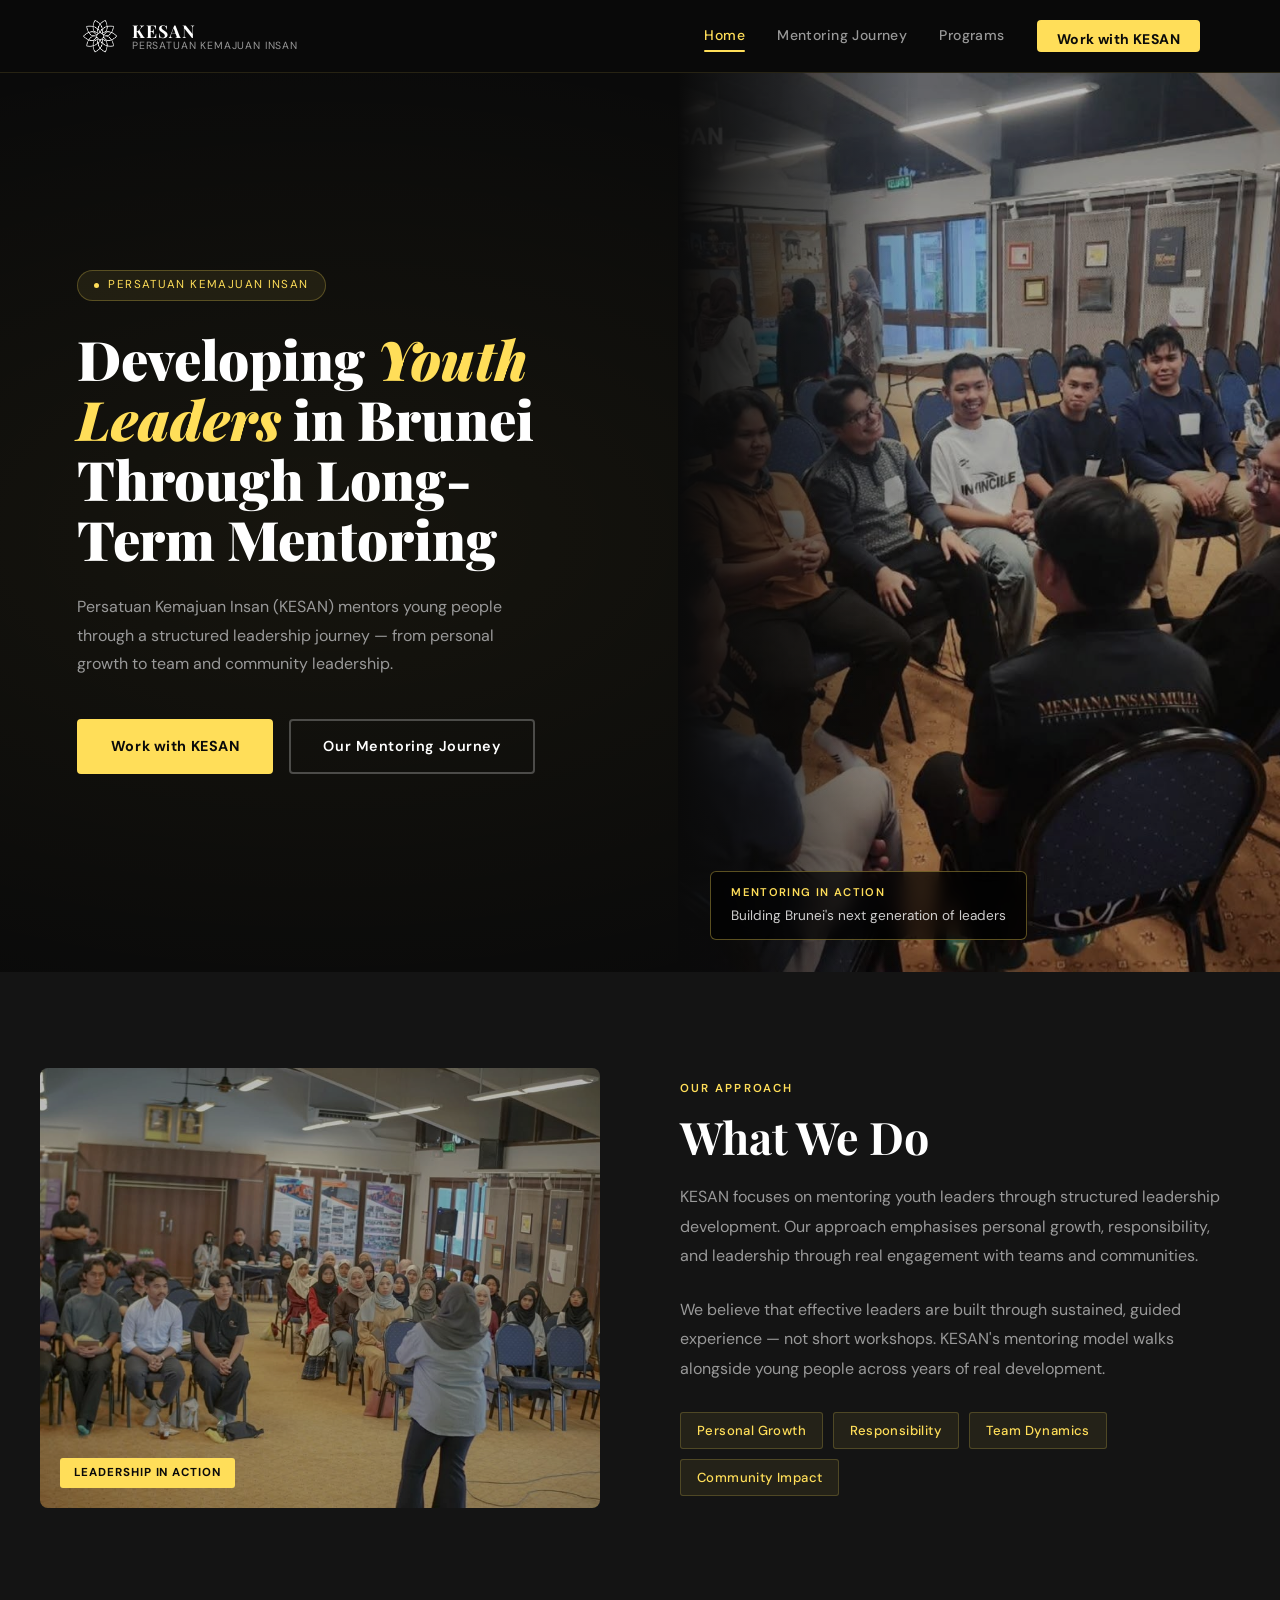
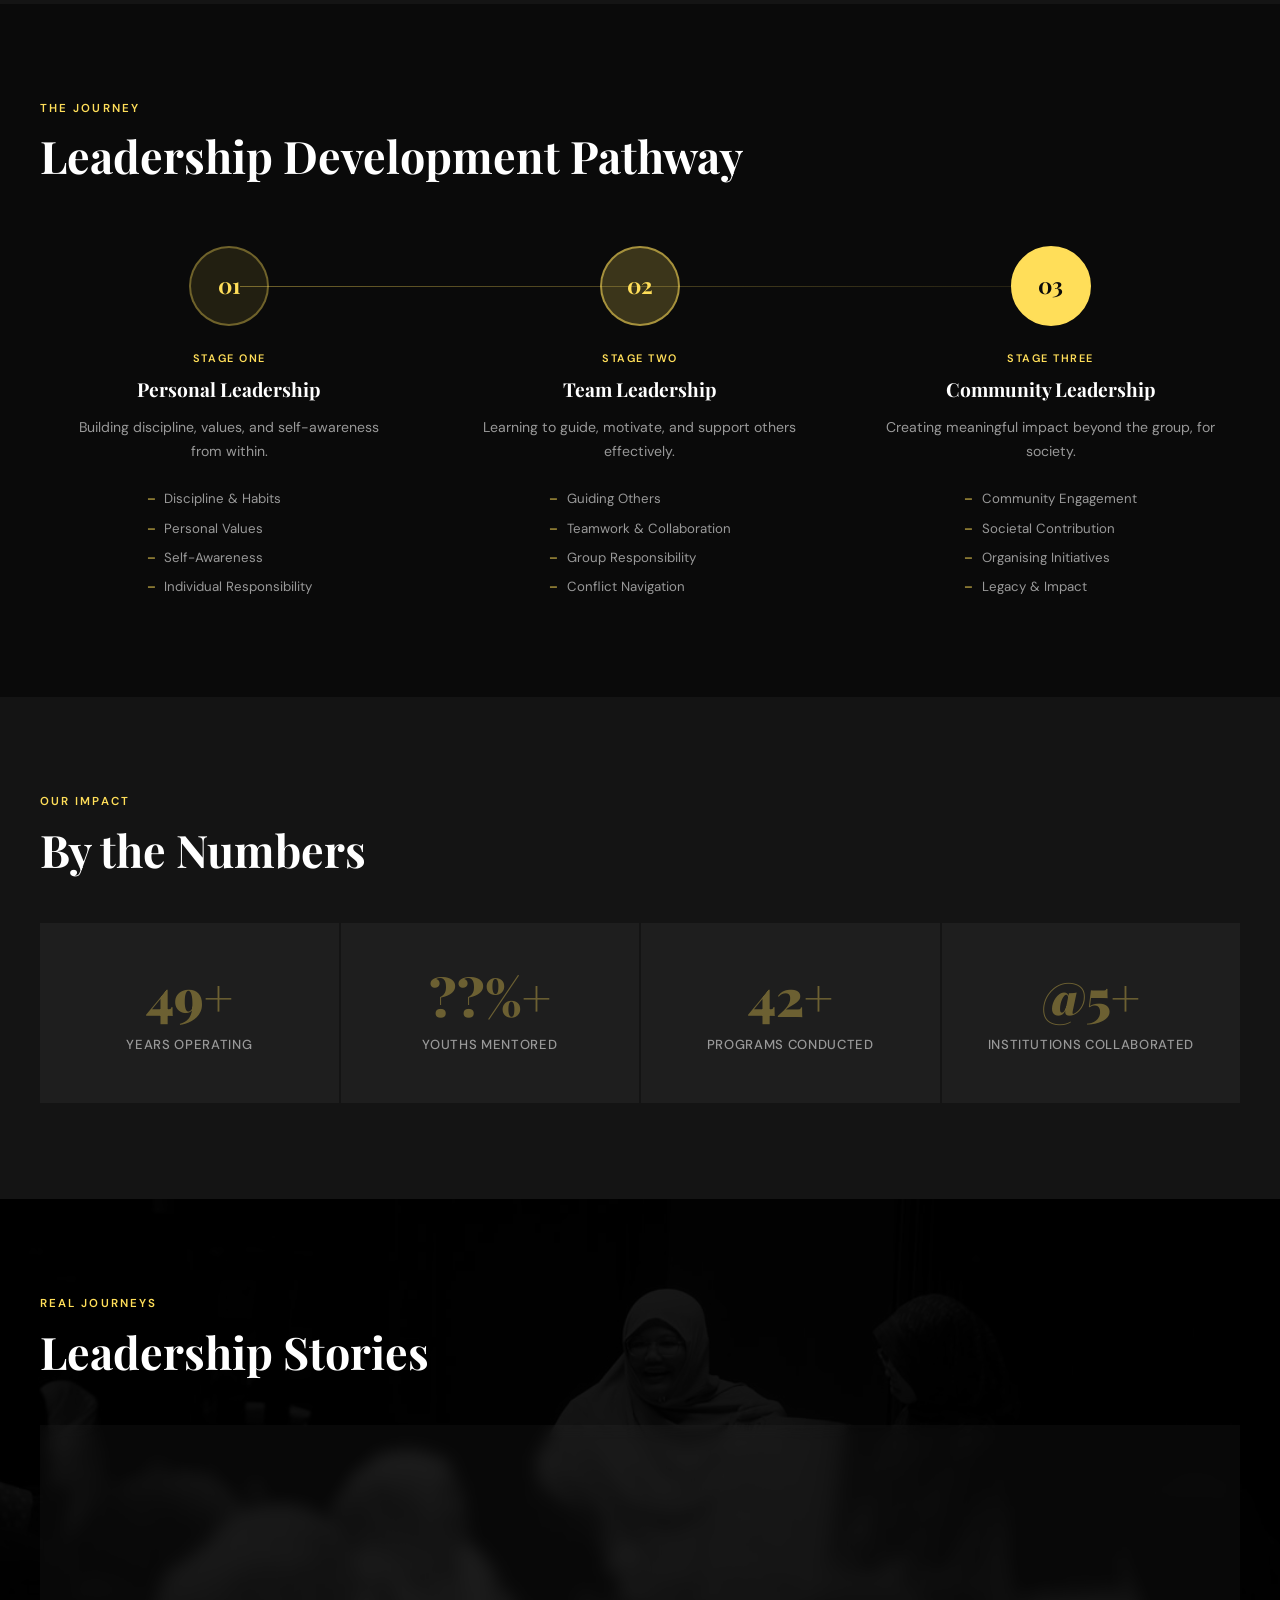
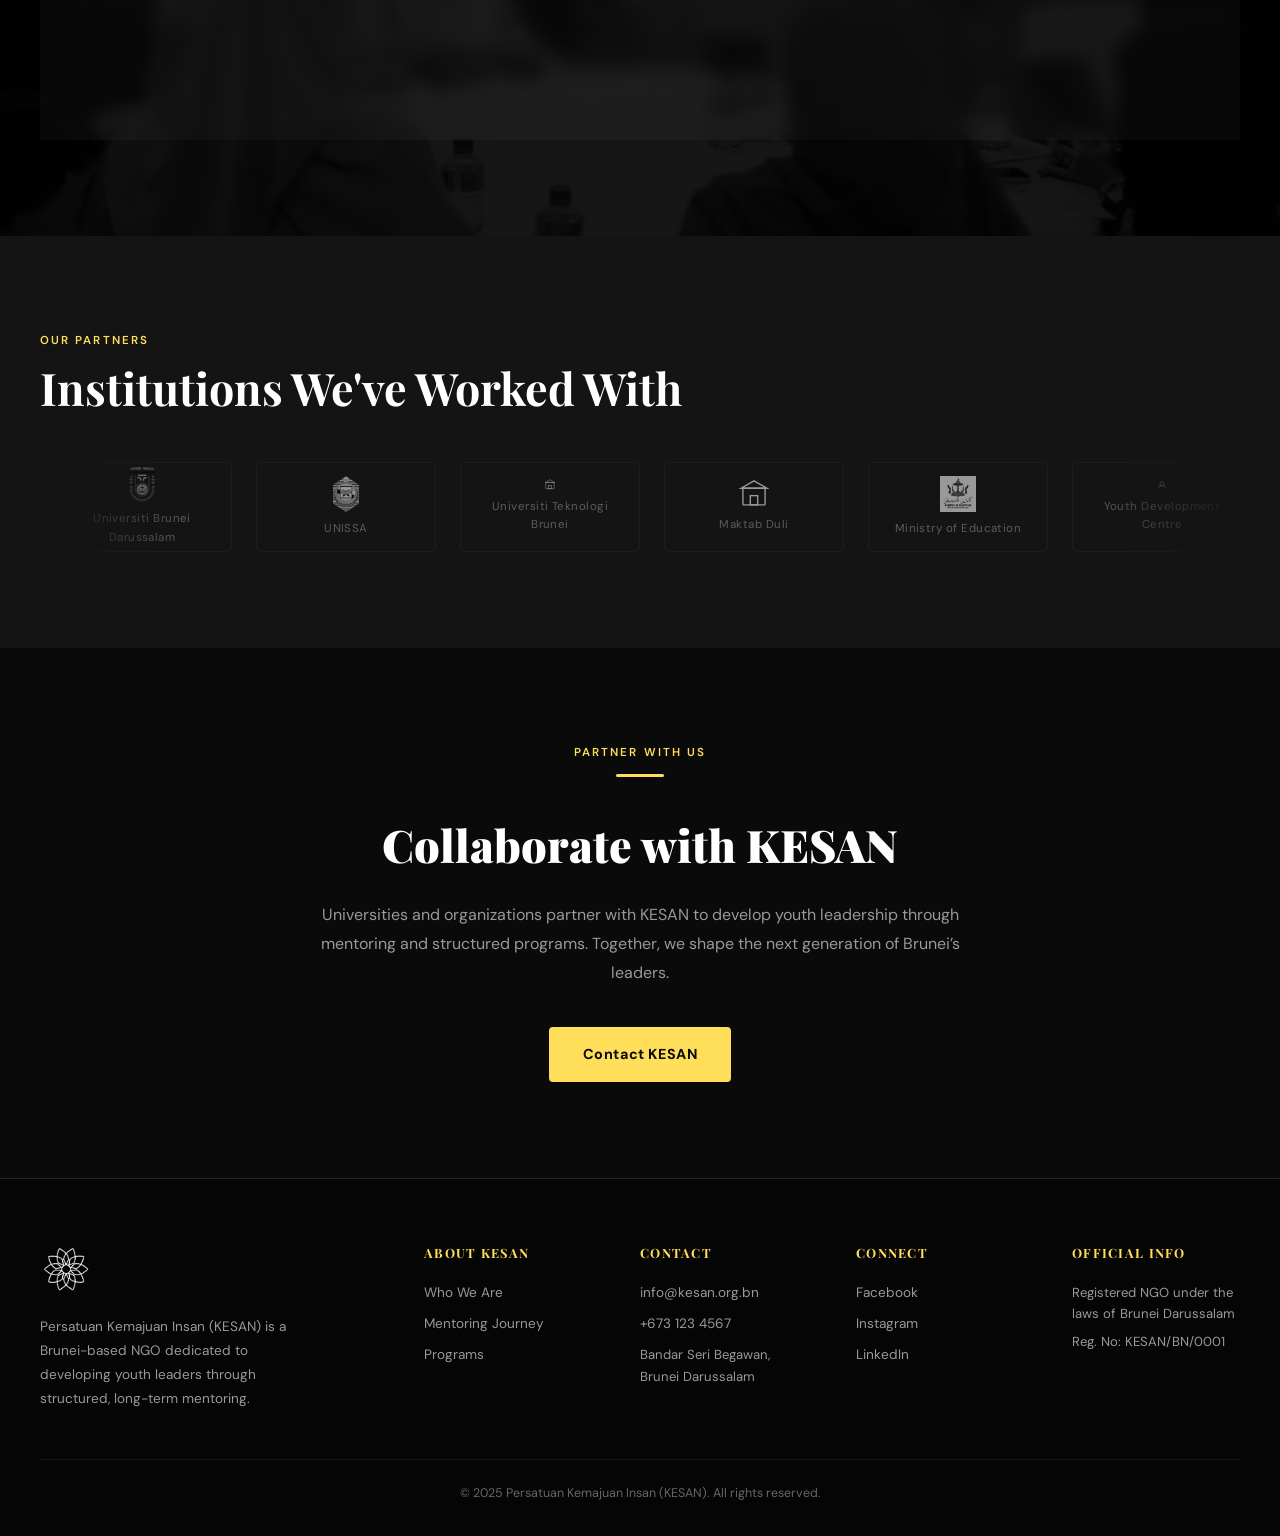
==== index.html @ 93946281 "ADDED DRAFT WEBSITE FILES" ====
<!DOCTYPE html>
<html lang="en">

<head>
  <meta charset="UTF-8" />
  <meta name="viewport" content="width=device-width, initial-scale=1.0" />
  <title>KESAN — Persatuan Kemajuan Insan</title>

  <!-- Favicon — using the KESAN flower logo -->
  <link rel="icon" type="image/png" href="assets/kesan_icon.png">
  <!-- Shared stylesheet -->
  <link rel="stylesheet" href="css/style.css" />
</head>

<body>

  <!-- ═══════════════════════════════════
     NAVIGATION
     To add a new page: duplicate one <a> tag and update href + text
     ════════════════════════════════════ -->
  <nav class="nav" id="mainNav">
    <div class="nav-inner">

      <!-- Logo -->
      <a href="index.html" class="nav-logo">
        <img src="assets/kesan_icon.png" alt="KESAN Logo" />
        <div class="nav-logo-text">
          <strong>KESAN</strong>
          <span>Persatuan Kemajuan Insan</span>
        </div>
      </a>

      <!-- Desktop links -->
      <div class="nav-links">
        <a href="index.html">Home</a>
        <a href="journey.html">Mentoring Journey</a>
        <a href="programs.html">Programs</a>
        <!-- ← PRIMARY CTA — change mailto to the real email address -->
        <a href="mailto:info@kesan.org.bn" class="nav-cta">Work with KESAN</a>
      </div>

      <!-- Mobile hamburger button -->
      <button class="nav-hamburger" onclick="toggleMenu()" aria-label="Toggle menu">
        <span></span><span></span><span></span>
      </button>
    </div>

    <!-- Mobile dropdown -->
    <div class="nav-mobile" id="mobileMenu">
      <a href="index.html">Home</a>
      <a href="journey.html">Mentoring Journey</a>
      <a href="programs.html">Programs</a>
      <a href="mailto:info@kesan.org.bn">Work with KESAN</a>
    </div>
  </nav>


  <!-- ═══════════════════════════════════
     SECTION 1 — HERO
     ════════════════════════════════════ -->
  <section class="home-hero">

    <!-- Left: text content -->
    <div class="hero-content">

      <!-- Small pill label -->
      <div class="hero-eyebrow fade-up">
        <span class="hero-eyebrow-dot"></span>
        Persatuan Kemajuan Insan
      </div>

      <!-- Main headline — ← EDIT HEADLINE TEXT HERE -->
      <h1 class="fade-up delay-1">
        Developing <em>Youth Leaders</em> in Brunei Through Long-Term Mentoring
      </h1>

      <!-- Supporting paragraph — ← EDIT SUBTEXT HERE -->
      <p class="fade-up delay-2">
        Persatuan Kemajuan Insan (KESAN) mentors young people through a structured leadership journey — from personal
        growth to team and community leadership.
      </p>

      <!-- CTA buttons -->
      <div class="hero-buttons fade-up delay-3">
        <!-- ← CHANGE EMAIL FOR "Work with KESAN" BUTTON -->
        <a href="mailto:info@kesan.org.bn" class="btn-primary">Work with KESAN</a>
        <a href="journey.html" class="btn-secondary">Our Mentoring Journey</a>
      </div>
    </div>

    <!-- Right: full-height image panel -->
    <div class="hero-image-panel">
      <!--
      ← REPLACE THIS src WITH A REAL MENTORING PHOTO
      Recommended: high-resolution portrait-oriented image
    -->
      <img src="assets/kesan_3.jpg" alt="KESAN mentoring activity" />

      <!-- Overlay badge on the image -->
      <div class="hero-image-badge">
        <span>Mentoring in Action</span>
        <p>Building Brunei's next generation of leaders</p>
      </div>
    </div>
  </section>


  <!-- ═══════════════════════════════════
     SECTION 2 — WHAT WE DO
     ════════════════════════════════════ -->
  <section class="section what-we-do">
    <div class="section-inner what-grid">

      <!-- Left: image -->
      <div class="what-img scroll-reveal">
        <!--
        ← REPLACE WITH A REAL LEADERSHIP / MENTORING ACTIVITY PHOTO
      -->
        <img src="assets/kesan_2.jpg" />
        <span class="what-img-caption">Leadership in Action</span>
      </div>

      <!-- Right: text -->
      <div class="what-text scroll-reveal">
        <div class="section-label">Our Approach</div>
        <h2 class="section-title">What We Do</h2>

        <!-- ← EDIT BODY TEXT HERE -->
        <p>KESAN focuses on mentoring youth leaders through structured leadership development. Our approach emphasises
          personal growth, responsibility, and leadership through real engagement with teams and communities.</p>
        <p>We believe that effective leaders are built through sustained, guided experience — not short workshops.
          KESAN's mentoring model walks alongside young people across years of real development.</p>

        <!-- Keyword pills — ← ADD OR REMOVE PILLARS AS NEEDED -->
        <div class="pillar-list">
          <span class="pillar">Personal Growth</span>
          <span class="pillar">Responsibility</span>
          <span class="pillar">Team Dynamics</span>
          <span class="pillar">Community Impact</span>
        </div>
      </div>

    </div>
  </section>


  <!-- ═══════════════════════════════════
     SECTION 3 — LEADERSHIP PATHWAY
     ════════════════════════════════════ -->
  <section class="section pathway">
    <div class="section-inner">

      <div class="section-label">The Journey</div>
      <h2 class="section-title">Leadership Development Pathway</h2>

      <div class="pathway-stages">

        <!-- Stage 1 -->
        <div class="pathway-stage stage-1 scroll-reveal">
          <div class="stage-circle">01</div>
          <div class="stage-tag">Stage One</div>
          <div class="stage-title">Personal Leadership</div>
          <p class="stage-desc">Building discipline, values, and self-awareness from within.</p>
          <!-- ← EDIT FOCUS POINTS HERE -->
          <ul class="stage-focus">
            <li>Discipline &amp; Habits</li>
            <li>Personal Values</li>
            <li>Self-Awareness</li>
            <li>Individual Responsibility</li>
          </ul>
        </div>

        <!-- Stage 2 -->
        <div class="pathway-stage stage-2 scroll-reveal">
          <div class="stage-circle">02</div>
          <div class="stage-tag">Stage Two</div>
          <div class="stage-title">Team Leadership</div>
          <p class="stage-desc">Learning to guide, motivate, and support others effectively.</p>
          <ul class="stage-focus">
            <li>Guiding Others</li>
            <li>Teamwork &amp; Collaboration</li>
            <li>Group Responsibility</li>
            <li>Conflict Navigation</li>
          </ul>
        </div>

        <!-- Stage 3 -->
        <div class="pathway-stage stage-3 scroll-reveal">
          <div class="stage-circle">03</div>
          <div class="stage-tag">Stage Three</div>
          <div class="stage-title">Community Leadership</div>
          <p class="stage-desc">Creating meaningful impact beyond the group, for society.</p>
          <ul class="stage-focus">
            <li>Community Engagement</li>
            <li>Societal Contribution</li>
            <li>Organising Initiatives</li>
            <li>Legacy &amp; Impact</li>
          </ul>
        </div>

      </div>
    </div>
  </section>


  <!-- ═══════════════════════════════════
     SECTION 4 — IMPACT STATS
     To update numbers: change data-target and data-suffix
     ════════════════════════════════════ -->
  <section class="section impact">
    <div class="section-inner">

      <div class="section-label">Our Impact</div>
      <h2 class="section-title">By the Numbers</h2>

      <div class="stats-grid">
        <!-- ← CHANGE data-target TO UPDATE EACH STAT NUMBER -->
        <div class="stat-card">
          <span class="stat-number" data-target="12" data-suffix="+">0</span>
          <div class="stat-label">Years Operating</div>
        </div>
        <div class="stat-card">
          <span class="stat-number" data-target="500" data-suffix="+">0</span>
          <div class="stat-label">Youths Mentored</div>
        </div>
        <div class="stat-card">
          <span class="stat-number" data-target="80" data-suffix="+">0</span>
          <div class="stat-label">Programs Conducted</div>
        </div>
        <div class="stat-card">
          <span class="stat-number" data-target="25" data-suffix="+">0</span>
          <div class="stat-label">Institutions Collaborated</div>
        </div>
      </div>
    </div>
  </section>


  <!-- ═══════════════════════════════════
     SECTION 5 — LEADERSHIP STORIES
     Each testimony has ONE portrait + 3 phase cards.
     To add a new person: duplicate the entire .testimony-layout block.
     ════════════════════════════════════ -->
  <section class="section testimonials">
    <div class="section-inner">

      <div class="section-label">Real Journeys</div>
      <h2 class="section-title">Leadership Stories</h2>

      <!-- ─── Testimony 1 ─── -->
      <div class="testimony-layout scroll-reveal">

        <!-- Portrait column -->
        <div class="testimony-portrait">
          <!--
          ← REPLACE WITH A REAL PORTRAIT PHOTO of the person.
          If no photo, remove the <img> and uncomment the initials block below.
        -->
          <div class="testimony-initials">SA</div>
          <!--
        <img
          class="testimony-portrait-img"
          src="path/to/portrait.jpg"
          alt="Siti Amirah"
        />
        -->
          <!-- ← UPDATE NAME & ROLE -->
          <div class="testimony-name">Siti Amirah</div>
          <div class="testimony-role">Student Leader, UBD</div>
        </div>

        <!-- Three phase cards -->
        <div class="testimony-phases">

          <div class="phase-card">
            <div class="phase-label">
              <!-- SVG icon: location pin / "before" -->
              <svg class="phase-icon" viewBox="0 0 24 24">
                <circle cx="12" cy="12" r="3" />
                <path d="M12 2C8.13 2 5 5.13 5 9c0 5.25 7 13 7 13s7-7.75 7-13c0-3.87-3.13-7-7-7z" />
              </svg>
              Before
            </div>
            <!-- ← EDIT QUOTE -->
            <p class="phase-quote">"I struggled with confidence when speaking to others."</p>
          </div>

          <div class="phase-card">
            <div class="phase-label">
              <!-- SVG icon: sprout / growth -->
              <svg class="phase-icon" viewBox="0 0 24 24">
                <path d="M12 22V12M12 12C12 8 9 5 5 5c0 4 2 7 7 7zM12 12c0-4 3-7 7-7-1 4-3 7-7 7" />
              </svg>
              During
            </div>
            <p class="phase-quote">"My mentor guided me through real leadership responsibilities step by step."</p>
          </div>

          <div class="phase-card">
            <div class="phase-label">
              <!-- SVG icon: flag / achievement -->
              <svg class="phase-icon" viewBox="0 0 24 24">
                <path d="M4 15s1-1 4-1 5 2 8 2 4-1 4-1V3s-1 1-4 1-5-2-8-2-4 1-4 1z" />
                <line x1="4" y1="22" x2="4" y2="15" />
              </svg>
              After
            </div>
            <p class="phase-quote">"Today I lead a student initiative at my university with confidence."</p>
          </div>

        </div>
      </div>
      <!-- ─── End Testimony 1 ─── -->
      <!--
      TO ADD MORE TESTIMONIES:
      Copy the .testimony-layout block above, paste below, and update:
        - .testimony-initials or .testimony-portrait-img
        - .testimony-name and .testimony-role
        - The three .phase-quote paragraphs
    -->

    </div>
  </section>


  <!-- ═══════════════════════════════════
     SECTION 6 — INSTITUTIONS
     Logos auto-scroll. To add: duplicate an .inst-item in BOTH sets
     (the list is duplicated so the scroll loops seamlessly).
     ════════════════════════════════════ -->
  <section class="section institutions">
    <div class="section-inner">

      <div class="section-label">Our Partners</div>
      <h2 class="section-title">Institutions We've Worked With</h2>

      <div class="inst-scroll-wrapper">
        <!--
        The .inst-track contains the list TWICE so the CSS animation
        can loop seamlessly (it scrolls to the midpoint, then jumps back).
        ← ALWAYS KEEP BOTH HALVES IDENTICAL.
      -->
        <div class="inst-track">

          <!-- ── Set 1 (original) ── -->
          <!--
          For each institution:
          - If you have a logo PNG: use <img src="path/to/logo.png" alt="Name" />
          - If no logo: remove <img> — the <span> name will show on its own
          ← ADD REAL LOGO PATHS / institution names below
        -->
          <div class="inst-item">
            <img src="assets/Universiti_Brunei_Darussalam_logo.png" alt="UBD Logo" />
            <span>Universiti Brunei Darussalam</span>
          </div>
          <div class="inst-item">
            <img src="assets/unissa-logo-only-1.png" alt="UNISSA Logo" />
            <span>UNISSA</span>
          </div>
          <div class="inst-item">
            <svg width="32" height="32" viewBox="0 0 32 32" fill="none" stroke="white" stroke-width="1.5">
              <rect x="4" y="10" width="24" height="18" rx="1" />
              <path d="M16 2L2 10h28L16 2z" />
              <rect x="12" y="18" width="8" height="10" />
            </svg>
            <span>Universiti Teknologi Brunei</span>
          </div>
          <div class="inst-item">
            <svg width="32" height="32" viewBox="0 0 32 32" fill="none" stroke="white" stroke-width="1.5">
              <rect x="4" y="10" width="24" height="18" rx="1" />
              <path d="M16 2L2 10h28L16 2z" />
              <rect x="12" y="18" width="8" height="10" />
            </svg>
            <span>Maktab Duli</span>
          </div>
          <div class="inst-item">
            <img src="assets/moe_logo.jpeg" alt="MOE Logo" />
            <span>Ministry of Education</span>
          </div>
          <div class="inst-item">
            <svg width="32" height="32" viewBox="0 0 32 32" fill="none" stroke="white" stroke-width="1.5">
              <circle cx="16" cy="14" r="6" />
              <path d="M4 28c0-5.33 5.37-9 12-9s12 3.67 12 9" />
            </svg>
            <span>Youth Development Centre</span>
          </div>
          <div class="inst-item">
            <svg width="32" height="32" viewBox="0 0 32 32" fill="none" stroke="white" stroke-width="1.5">
              <rect x="4" y="10" width="24" height="18" rx="1" />
              <path d="M16 2L2 10h28L16 2z" />
              <rect x="12" y="18" width="8" height="10" />
            </svg>
            <span>SMK Sultan Sharif Ali</span>
          </div>

          <!-- ── Set 2 (duplicate for seamless loop) ── -->
          <div class="inst-item">
            <img src="assets/Universiti_Brunei_Darussalam_logo.png" alt="UBD Logo" />
            <span>Universiti Brunei Darussalam</span>
          </div>
          <div class="inst-item">
            <img src="assets/unissa-logo-only-1.png" alt="UNISSA Logo" />
            <span>UNISSA</span>
          </div>
          <div class="inst-item">
            <svg width="32" height="32" viewBox="0 0 32 32" fill="none" stroke="white" stroke-width="1.5">
              <rect x="4" y="10" width="24" height="18" rx="1" />
              <path d="M16 2L2 10h28L16 2z" />
              <rect x="12" y="18" width="8" height="10" />
            </svg>
            <span>Universiti Teknologi Brunei</span>
          </div>
          <div class="inst-item">
            <svg width="32" height="32" viewBox="0 0 32 32" fill="none" stroke="white" stroke-width="1.5">
              <rect x="4" y="10" width="24" height="18" rx="1" />
              <path d="M16 2L2 10h28L16 2z" />
              <rect x="12" y="18" width="8" height="10" />
            </svg>
            <span>Maktab Duli</span>
          </div>
          <div class="inst-item">
            <img src="assets/moe_logo.jpeg" alt="MOE Logo" />
            <span>Ministry of Education</span>
          </div>
          <div class="inst-item">
            <svg width="32" height="32" viewBox="0 0 32 32" fill="none" stroke="white" stroke-width="1.5">
              <circle cx="16" cy="14" r="6" />
              <path d="M4 28c0-5.33 5.37-9 12-9s12 3.67 12 9" />
            </svg>
            <span>Youth Development Centre</span>
          </div>
          <div class="inst-item">
            <svg width="32" height="32" viewBox="0 0 32 32" fill="none" stroke="white" stroke-width="1.5">
              <rect x="4" y="10" width="24" height="18" rx="1" />
              <path d="M16 2L2 10h28L16 2z" />
              <rect x="12" y="18" width="8" height="10" />
            </svg>
            <span>SMK Sultan Sharif Ali</span>
          </div>

        </div><!-- end .inst-track -->
      </div>

    </div>
  </section>


  <!-- ═══════════════════════════════════
     SECTION 7 — COLLABORATE CTA
     ════════════════════════════════════ -->
  <section class="section collaborate section-cta">
    <div class="section-cta-inner">
      <div class="section-label">Partner With Us</div>
      <div class="gold-line" style="margin:0 auto 2rem;"></div>
      <!-- ← EDIT HEADLINE & BODY TEXT HERE -->
      <h2>Collaborate with KESAN</h2>
      <p>Universities and organizations partner with KESAN to develop youth leadership through mentoring and structured
        programs. Together, we shape the next generation of Brunei&rsquo;s leaders.</p>
      <!-- ← CHANGE EMAIL HERE -->
      <a href="mailto:info@kesan.org.bn" class="btn-primary">Contact KESAN</a>
    </div>
  </section>


  <!-- ═══════════════════════════════════
     FOOTER
     ════════════════════════════════════ -->
  <footer class="footer">
    <div class="footer-inner">

      <!-- Brand column -->
      <div class="footer-brand">
        <img src="assets/kesan_icon.png" alt="KESAN" />
        <p>Persatuan Kemajuan Insan (KESAN) is a Brunei-based NGO dedicated to developing youth leaders through
          structured, long-term mentoring.</p>
      </div>

      <!-- About links -->
      <div class="footer-col">
        <h4>About KESAN</h4>
        <a href="index.html">Who We Are</a>
        <a href="journey.html">Mentoring Journey</a>
        <a href="programs.html">Programs</a>
      </div>

      <!-- Contact -->
      <div class="footer-col">
        <h4>Contact</h4>
        <!-- ← UPDATE EMAIL & PHONE HERE -->
        <a href="mailto:info@kesan.org.bn">info@kesan.org.bn</a>
        <a href="tel:+6731234567">+673 123 4567</a>
        <p>Bandar Seri Begawan,<br>Brunei Darussalam</p>
      </div>

      <!-- Social / Connect -->
      <div class="footer-col">
        <h4>Connect</h4>
        <!-- ← UPDATE SOCIAL LINKS HERE -->
        <a href="#">Facebook</a>
        <a href="#">Instagram</a>
        <a href="#">LinkedIn</a>
      </div>

      <!-- Official info / registration -->
      <div class="footer-col">
        <h4>Official Info</h4>
        <p>Registered NGO under the laws of Brunei Darussalam</p>
        <!-- ← UPDATE REG NUMBER HERE -->
        <p>Reg. No: KESAN/BN/0001</p>
      </div>

    </div>

    <div class="footer-bottom">
      <!-- ← UPDATE COPYRIGHT YEAR IF NEEDED -->
      <p>&copy; 2025 Persatuan Kemajuan Insan (KESAN). All rights reserved.</p>
    </div>
  </footer>

  <!-- Shared JS (must be at end of body) -->
  <script src="js/main.js"></script>

</body>

</html>
---- css/style.css ----
/* ============================================================
   KESAN Website — Main Stylesheet
   Brand Colors: #0a0a0a (black), #ffffff (white), #ffde59 (gold)
   Fonts: Playfair Display (headings) + DM Sans (body)
   ============================================================ */

/* ── Google Fonts ── */
@import url('https://fonts.googleapis.com/css2?family=Playfair+Display:wght@400;600;700;900&family=DM+Sans:wght@300;400;500;600&display=swap');

/* ── CSS Reset & Base ── */
*,
*::before,
*::after {
  box-sizing: border-box;
  margin: 0;
  padding: 0;
}

/* ── Brand Color Tokens — EDIT THESE TO CHANGE COLORS GLOBALLY ── */
:root {
  --black: #0a0a0a;
  --white: #ffffff;
  --gold: #ffde59;
  /* ← primary accent color */
  --gold-dark: #e6c62e;
  --gray: #141414;
  --gray-mid: #1e1e1e;
  --gray-border: rgba(255, 255, 255, 0.08);
  --text-muted: #999999;
  --text-dim: #666666;

  /* Layout */
  --max-width: 1200px;
  --nav-height: 72px;
  --section-pad: 6rem 2rem;
}

html {
  scroll-behavior: smooth;
}

body {
  font-family: 'DM Sans', sans-serif;
  background: var(--black);
  color: var(--white);
  overflow-x: hidden;
  font-size: 16px;
  line-height: 1.6;
}

img {
  display: block;
  max-width: 100%;
}

a {
  text-decoration: none;
}


/* ════════════════════════════════════════════
   NAVIGATION
   ════════════════════════════════════════════ */
.nav {
  position: fixed;
  top: 0;
  left: 0;
  right: 0;
  z-index: 999;
  background: rgba(10, 10, 10, 0.92);
  backdrop-filter: blur(16px);
  border-bottom: 1px solid rgba(255, 222, 89, 0.12);
  transition: background 0.3s;
}

.nav.scrolled {
  background: rgba(10, 10, 10, 0.98);
}

.nav-inner {
  max-width: var(--max-width);
  margin: 0 auto;
  padding: 0 2.5rem;
  height: var(--nav-height);
  display: flex;
  align-items: center;
  justify-content: space-between;
}

/* Logo lockup */
.nav-logo {
  display: flex;
  align-items: center;
  gap: 12px;
  color: var(--white);
}

.nav-logo img {
  height: 40px;
  /* ← CHANGE LOGO SIZE HERE */
  width: 40px;
  object-fit: contain;
}

.nav-logo-text {
  display: flex;
  flex-direction: column;
  line-height: 1.1;
}

.nav-logo-text strong {
  font-family: 'Playfair Display', serif;
  font-size: 1.1rem;
  letter-spacing: 0.06em;
}

.nav-logo-text span {
  font-size: 0.65rem;
  color: var(--text-muted);
  letter-spacing: 0.08em;
  text-transform: uppercase;
}

/* Nav links */
.nav-links {
  display: flex;
  align-items: center;
  gap: 2rem;
}

.nav-links a {
  color: var(--text-muted);
  font-size: 0.875rem;
  font-weight: 500;
  letter-spacing: 0.03em;
  transition: color 0.2s;
  position: relative;
  padding-bottom: 2px;
}

.nav-links a:hover {
  color: var(--white);
}

/* Underline indicator for current page — JS adds .nav-active */
.nav-links a.nav-active {
  color: var(--gold);
}

.nav-links a.nav-active::after {
  content: '';
  position: absolute;
  bottom: -4px;
  left: 0;
  right: 0;
  height: 2px;
  background: var(--gold);
  border-radius: 2px;
}

/* CTA button in nav */
.nav-cta {
  background: var(--gold) !important;
  color: var(--black) !important;
  padding: 0.5rem 1.25rem;
  border-radius: 4px;
  font-weight: 700 !important;
  transition: background 0.2s, transform 0.2s !important;
}

.nav-cta:hover {
  background: var(--gold-dark) !important;
  transform: translateY(-1px) !important;
  color: var(--black) !important;
}

.nav-cta.nav-active::after {
  display: none;
}

/* Hamburger (mobile) */
.nav-hamburger {
  display: none;
  background: none;
  border: none;
  cursor: pointer;
  flex-direction: column;
  gap: 5px;
  padding: 4px;
}

.nav-hamburger span {
  display: block;
  width: 24px;
  height: 2px;
  background: var(--white);
  transition: all 0.3s;
}

/* Mobile dropdown */
.nav-mobile {
  display: none;
  flex-direction: column;
  padding: 1rem 2.5rem 1.5rem;
  border-top: 1px solid var(--gray-border);
  background: rgba(10, 10, 10, 0.98);
}

.nav-mobile a {
  padding: 0.75rem 0;
  color: var(--white);
  border-bottom: 1px solid rgba(255, 255, 255, 0.05);
  font-size: 1rem;
}

.nav-mobile a.nav-active {
  color: var(--gold);
}

.nav-mobile.open {
  display: flex;
}


/* ════════════════════════════════════════════
   FOOTER
   ════════════════════════════════════════════ */
.footer {
  background: #050505;
  border-top: 1px solid rgba(255, 222, 89, 0.15);
  padding: 4rem 2.5rem 2rem;
}

.footer-inner {
  max-width: var(--max-width);
  margin: 0 auto;
  display: grid;
  /* ← ADJUST FOOTER COLUMN WIDTHS HERE */
  grid-template-columns: 2fr 1fr 1fr 1fr 1fr;
  gap: 3rem;
  margin-bottom: 3rem;
}

.footer-brand img {
  height: 52px;
  margin-bottom: 1.25rem;
  object-fit: contain;
}

.footer-brand p {
  color: var(--text-muted);
  font-size: 0.85rem;
  line-height: 1.75;
  max-width: 280px;
}

.footer-col h4 {
  font-family: 'Playfair Display', serif;
  color: var(--gold);
  font-size: 0.8rem;
  margin-bottom: 1.1rem;
  letter-spacing: 0.1em;
  text-transform: uppercase;
}

.footer-col a {
  display: block;
  color: var(--text-muted);
  font-size: 0.85rem;
  margin-bottom: 0.6rem;
  transition: color 0.2s;
}

.footer-col a:hover {
  color: var(--white);
}

.footer-col p {
  color: var(--text-muted);
  font-size: 0.82rem;
  line-height: 1.65;
  margin-bottom: 0.4rem;
}

.footer-bottom {
  max-width: var(--max-width);
  margin: 0 auto;
  border-top: 1px solid rgba(255, 255, 255, 0.06);
  padding-top: 1.5rem;
  text-align: center;
  color: var(--text-dim);
  font-size: 0.78rem;
}


/* ════════════════════════════════════════════
   SHARED UTILITIES
   ════════════════════════════════════════════ */

/* Section wrapper */
.section {
  padding: var(--section-pad);
}

/* Centered content container */
.section-inner {
  max-width: var(--max-width);
  margin: 0 auto;
}

/* Small uppercase label above headings */
.section-label {
  font-size: 0.72rem;
  letter-spacing: 0.18em;
  text-transform: uppercase;
  color: var(--gold);
  font-weight: 600;
  margin-bottom: 0.75rem;
}

/* Main section heading */
.section-title {
  font-family: 'Playfair Display', serif;
  font-size: clamp(1.8rem, 4vw, 2.8rem);
  font-weight: 700;
  line-height: 1.15;
}

/* Buttons */
.btn-primary {
  display: inline-block;
  background: var(--gold);
  color: var(--black);
  padding: 0.875rem 2rem;
  border-radius: 4px;
  font-weight: 700;
  font-size: 0.9rem;
  letter-spacing: 0.04em;
  border: 2px solid var(--gold);
  transition: background 0.25s, border-color 0.25s, transform 0.25s;
  cursor: pointer;
}

.btn-primary:hover {
  background: var(--gold-dark);
  border-color: var(--gold-dark);
  transform: translateY(-2px);
}

.btn-secondary {
  display: inline-block;
  background: transparent;
  color: var(--white);
  padding: 0.875rem 2rem;
  border-radius: 4px;
  font-weight: 600;
  font-size: 0.9rem;
  letter-spacing: 0.04em;
  border: 2px solid rgba(255, 255, 255, 0.25);
  transition: border-color 0.25s, color 0.25s, transform 0.25s;
  cursor: pointer;
}

.btn-secondary:hover {
  border-color: var(--gold);
  color: var(--gold);
  transform: translateY(-2px);
}

/* Gold divider line */
.gold-line {
  width: 48px;
  height: 3px;
  background: var(--gold);
  border-radius: 2px;
  margin-bottom: 2rem;
}

/* Scroll-reveal — base state (JS applies .visible) */
.scroll-reveal {
  opacity: 0;
  transform: translateY(28px);
  transition: opacity 0.7s ease, transform 0.7s ease;
}

.scroll-reveal.visible {
  opacity: 1;
  transform: translateY(0);
}

/* Stagger delays for sibling reveals */
.scroll-reveal:nth-child(2) {
  transition-delay: 0.1s;
}

.scroll-reveal:nth-child(3) {
  transition-delay: 0.2s;
}

.scroll-reveal:nth-child(4) {
  transition-delay: 0.3s;
}

/* Fade-up entry animations for hero content */
@keyframes fadeUp {
  from {
    opacity: 0;
    transform: translateY(24px);
  }

  to {
    opacity: 1;
    transform: translateY(0);
  }
}

.fade-up {
  animation: fadeUp 0.7s ease both;
}

.fade-up.delay-1 {
  animation-delay: 0.1s;
}

.fade-up.delay-2 {
  animation-delay: 0.25s;
}

.fade-up.delay-3 {
  animation-delay: 0.4s;
}


/* ════════════════════════════════════════════
   PAGE HERO (Journey & Programs pages)
   ════════════════════════════════════════════ */
.page-hero {
  min-height: 48vh;
  padding-top: var(--nav-height);
  display: flex;
  align-items: center;
  background: linear-gradient(150deg, var(--gray) 0%, var(--black) 100%);
  padding-left: 2.5rem;
  padding-right: 2.5rem;
  position: relative;
  overflow: hidden;
}

/* Decorative circle */
.page-hero::after {
  content: '';
  position: absolute;
  right: -80px;
  bottom: -80px;
  width: 420px;
  height: 420px;
  border: 1px solid rgba(255, 222, 89, 0.06);
  border-radius: 50%;
  pointer-events: none;
}

.page-hero-inner {
  max-width: var(--max-width);
  margin: 0 auto;
  width: 100%;
  padding: 4rem 0;
}

.page-hero h1 {
  font-family: 'Playfair Display', serif;
  font-size: clamp(2.2rem, 5vw, 3.8rem);
  font-weight: 900;
  margin-bottom: 1.25rem;
  max-width: 680px;
}

.page-hero p {
  color: var(--text-muted);
  font-size: 1.05rem;
  line-height: 1.8;
  max-width: 580px;
}

/* Collaborate / CTA block shared across pages */
.section-cta {
  text-align: center;
  padding: var(--section-pad);
}

.section-cta-inner {
  max-width: 660px;
  margin: 0 auto;
}

.section-cta h2 {
  font-family: 'Playfair Display', serif;
  font-size: clamp(1.8rem, 4vw, 2.8rem);
  font-weight: 900;
  margin-bottom: 1.25rem;
}

.section-cta p {
  color: var(--text-muted);
  font-size: 1rem;
  line-height: 1.8;
  margin-bottom: 2.5rem;
}


/* ════════════════════════════════════════════
   HOME PAGE — HERO
   ════════════════════════════════════════════ */
.home-hero {
  min-height: 100vh;
  padding-top: var(--nav-height);
  display: grid;
  grid-template-columns: 1fr 1fr;
  align-items: center;
  /* Generous padding on left for content breathing room */
  padding-left: clamp(2.5rem, 6vw, 6rem);
  padding-right: 0;
  position: relative;
  overflow: hidden;
}

/* Subtle radial glow */
.home-hero::before {
  content: '';
  position: absolute;
  inset: 0;
  background: radial-gradient(ellipse at 25% 55%, rgba(255, 222, 89, 0.05) 0%, transparent 65%);
  pointer-events: none;
}

.hero-content {
  max-width: 560px;
  padding-right: 3rem;
}

/* Pill badge above headline */
.hero-eyebrow {
  display: inline-flex;
  align-items: center;
  gap: 0.6rem;
  background: rgba(255, 222, 89, 0.08);
  border: 1px solid rgba(255, 222, 89, 0.25);
  padding: 0.35rem 1rem;
  border-radius: 100px;
  font-size: 0.72rem;
  letter-spacing: 0.12em;
  text-transform: uppercase;
  color: var(--gold);
  margin-bottom: 1.75rem;
}

.hero-eyebrow-dot {
  width: 5px;
  height: 5px;
  background: var(--gold);
  border-radius: 50%;
  flex-shrink: 0;
}

.hero-content h1 {
  font-family: 'Playfair Display', serif;
  font-size: clamp(2rem, 4.5vw, 3.4rem);
  font-weight: 900;
  line-height: 1.1;
  margin-bottom: 1.5rem;
}

.hero-content h1 em {
  font-style: italic;
  color: var(--gold);
}

.hero-content p {
  font-size: 1rem;
  line-height: 1.8;
  color: var(--text-muted);
  margin-bottom: 2.5rem;
  max-width: 460px;
}

.hero-buttons {
  display: flex;
  gap: 1rem;
  flex-wrap: wrap;
}

/* Right side — image panel */
.hero-image-panel {
  height: 100vh;
  position: relative;
  overflow: hidden;
}

.hero-image-panel img {
  width: 100%;
  height: 100%;
  object-fit: cover;
  filter: brightness(0.75);
}

/* Gradient fade from image to black on the left edge */
.hero-image-panel::before {
  content: '';
  position: absolute;
  inset: 0;
  background: linear-gradient(to right, var(--black) 0%, transparent 40%);
  z-index: 1;
}

/* Overlay badge on the image */
.hero-image-badge {
  position: absolute;
  bottom: 2rem;
  left: 2rem;
  z-index: 2;
  background: rgba(0, 0, 0, 0.7);
  border: 1px solid rgba(255, 222, 89, 0.35);
  padding: 0.75rem 1.25rem;
  border-radius: 6px;
  backdrop-filter: blur(8px);
}

.hero-image-badge span {
  display: block;
  font-size: 0.7rem;
  letter-spacing: 0.12em;
  text-transform: uppercase;
  color: var(--gold);
  font-weight: 600;
}

.hero-image-badge p {
  font-size: 0.85rem;
  color: rgba(255, 255, 255, 0.8);
  margin-top: 0.2rem;
}


/* ════════════════════════════════════════════
   HOME PAGE — WHAT WE DO
   ════════════════════════════════════════════ */
.what-we-do {
  background: var(--gray);
}

.what-grid {
  display: grid;
  grid-template-columns: 1fr 1fr;
  gap: 5rem;
  align-items: center;
}

.what-img {
  border-radius: 8px;
  overflow: hidden;
  height: 440px;
  position: relative;
}

.what-img img {
  width: 100%;
  height: 100%;
  object-fit: cover;
  filter: brightness(0.75);
  transition: transform 0.6s ease;
}

.what-img:hover img {
  transform: scale(1.03);
}

.what-img-caption {
  position: absolute;
  bottom: 1.25rem;
  left: 1.25rem;
  background: var(--gold);
  color: var(--black);
  padding: 0.35rem 0.9rem;
  border-radius: 3px;
  font-size: 0.72rem;
  font-weight: 700;
  letter-spacing: 0.08em;
  text-transform: uppercase;
}

.what-text .section-title {
  margin-bottom: 1.25rem;
}

.what-text p {
  color: var(--text-muted);
  line-height: 1.85;
  font-size: 1rem;
  margin-bottom: 1.5rem;
}

.pillar-list {
  display: flex;
  flex-wrap: wrap;
  gap: 0.6rem;
  margin-top: 1.75rem;
}

.pillar {
  background: rgba(255, 222, 89, 0.07);
  border: 1px solid rgba(255, 222, 89, 0.2);
  padding: 0.45rem 1rem;
  border-radius: 3px;
  font-size: 0.82rem;
  color: var(--gold);
  font-weight: 500;
  letter-spacing: 0.03em;
}


/* ════════════════════════════════════════════
   HOME PAGE — LEADERSHIP PATHWAY
   ════════════════════════════════════════════ */
.pathway {
  background: var(--black);
}

.pathway-stages {
  display: grid;
  grid-template-columns: repeat(3, 1fr);
  gap: 2rem;
  margin-top: 4rem;
  position: relative;
}

/* Horizontal connector line between circles */
.pathway-stages::before {
  content: '';
  position: absolute;
  top: 40px;
  left: 16.67%;
  right: 16.67%;
  height: 1px;
  background: linear-gradient(to right, rgba(255, 222, 89, 0.4), rgba(255, 222, 89, 0.1));
  z-index: 0;
}

.pathway-stage {
  text-align: center;
  padding: 0 1.5rem;
  position: relative;
  z-index: 1;
}

.stage-circle {
  width: 80px;
  height: 80px;
  border-radius: 50%;
  margin: 0 auto 1.5rem;
  display: flex;
  align-items: center;
  justify-content: center;
  font-family: 'Playfair Display', serif;
  font-size: 1.4rem;
  font-weight: 700;
}

/* ← STAGE CIRCLE COLORS — adjust opacity for visual progression */
.stage-1 .stage-circle {
  background: rgba(255, 222, 89, 0.1);
  border: 2px solid rgba(255, 222, 89, 0.35);
  color: var(--gold);
}

.stage-2 .stage-circle {
  background: rgba(255, 222, 89, 0.2);
  border: 2px solid rgba(255, 222, 89, 0.55);
  color: var(--gold);
}

.stage-3 .stage-circle {
  background: var(--gold);
  border: 2px solid var(--gold);
  color: var(--black);
}

.stage-tag {
  font-size: 0.68rem;
  letter-spacing: 0.14em;
  text-transform: uppercase;
  color: var(--gold);
  margin-bottom: 0.4rem;
  font-weight: 600;
}

.stage-title {
  font-family: 'Playfair Display', serif;
  font-size: 1.2rem;
  font-weight: 700;
  margin-bottom: 0.75rem;
}

.stage-desc {
  color: var(--text-muted);
  font-size: 0.88rem;
  line-height: 1.7;
  margin-bottom: 1.25rem;
}

.stage-focus {
  list-style: none;
  text-align: left;
  display: inline-block;
}

.stage-focus li {
  font-size: 0.83rem;
  color: var(--text-muted);
  padding: 0.25rem 0;
  padding-left: 1.1rem;
  position: relative;
}

.stage-focus li::before {
  content: '–';
  position: absolute;
  left: 0;
  color: var(--gold);
}


/* ════════════════════════════════════════════
   HOME PAGE — IMPACT STATS
   ════════════════════════════════════════════ */
.impact {
  background: var(--gray);
}

.stats-grid {
  display: grid;
  grid-template-columns: repeat(4, 1fr);
  gap: 2px;
  margin-top: 3rem;
}

.stat-card {
  background: var(--gray-mid);
  padding: 3rem 2rem;
  text-align: center;
  position: relative;
  overflow: hidden;
}

/* Animated gold underline on hover */
.stat-card::after {
  content: '';
  position: absolute;
  bottom: 0;
  left: 0;
  right: 0;
  height: 3px;
  background: var(--gold);
  transform: scaleX(0);
  transition: transform 0.4s ease;
}

.stat-card:hover::after {
  transform: scaleX(1);
}

.stat-number {
  font-family: 'Playfair Display', serif;
  font-size: 3.2rem;
  font-weight: 900;
  color: var(--gold);
  line-height: 1;
  margin-bottom: 0.75rem;
  /* Use tabular-nums so digits don't shift width during glitch animation */
  font-variant-numeric: tabular-nums;
  min-width: 4ch;
  display: block;
}

.stat-label {
  font-size: 0.82rem;
  color: var(--text-muted);
  letter-spacing: 0.05em;
  text-transform: uppercase;
  font-weight: 500;
}


/* ════════════════════════════════════════════
   HOME PAGE — LEADERSHIP STORIES
   ════════════════════════════════════════════ */
.testimonials {
  background: var(--black);
  position: relative;
  overflow: hidden;
}

/* Full-bleed B&W background image */
.testimonials::before {
  content: '';
  position: absolute;
  inset: 0;
  background: url("../assets/Kesan_participation_3.heic") center / cover no-repeat;
  filter: grayscale(100%) brightness(0.1);
}

.testimonials .section-inner {
  position: relative;
  z-index: 1;
}

/* Single testimony — portrait + 3 phases side by side */
.testimony-layout {
  display: grid;
  /* Portrait on left, 3 phase cards on right */
  grid-template-columns: 280px 1fr;
  gap: 3rem;
  align-items: center;
  margin-top: 3rem;
  padding: 2.5rem;
  background: rgba(255, 255, 255, 0.03);
  border: 1px solid var(--gray-border);
  border-radius: 10px;
  backdrop-filter: blur(8px);
}

/* Portrait of the person */
.testimony-portrait {
  text-align: center;
}

.testimony-portrait-img {
  width: 160px;
  height: 160px;
  border-radius: 50%;
  object-fit: cover;
  border: 3px solid var(--gold);
  margin: 0 auto 1.25rem;
  /* Placeholder gradient when no real photo available */
  background: linear-gradient(135deg, var(--gray-mid) 0%, var(--gray) 100%);
}

/* Initials fallback if no photo — shown via CSS */
.testimony-initials {
  width: 160px;
  height: 160px;
  border-radius: 50%;
  border: 3px solid var(--gold);
  margin: 0 auto 1.25rem;
  display: flex;
  align-items: center;
  justify-content: center;
  background: rgba(255, 222, 89, 0.08);
  font-family: 'Playfair Display', serif;
  font-size: 2.5rem;
  font-weight: 700;
  color: var(--gold);
}

.testimony-name {
  font-family: 'Playfair Display', serif;
  font-size: 1.1rem;
  font-weight: 700;
  margin-bottom: 0.25rem;
}

.testimony-role {
  font-size: 0.8rem;
  color: var(--text-muted);
  letter-spacing: 0.04em;
}

/* Three phase cards */
.testimony-phases {
  display: grid;
  grid-template-columns: repeat(3, 1fr);
  gap: 1.25rem;
}

.phase-card {
  background: rgba(255, 255, 255, 0.04);
  border: 1px solid var(--gray-border);
  border-radius: 6px;
  padding: 1.5rem;
  transition: border-color 0.3s;
}

.phase-card:hover {
  border-color: rgba(255, 222, 89, 0.25);
}

.phase-label {
  font-size: 0.68rem;
  letter-spacing: 0.14em;
  text-transform: uppercase;
  color: var(--gold);
  font-weight: 600;
  margin-bottom: 0.75rem;
  display: flex;
  align-items: center;
  gap: 0.5rem;
}

/* Small SVG icon next to phase label */
.phase-icon {
  width: 14px;
  height: 14px;
  fill: none;
  stroke: var(--gold);
  stroke-width: 2;
  flex-shrink: 0;
}

.phase-quote {
  font-family: 'Playfair Display', serif;
  font-size: 0.95rem;
  line-height: 1.65;
  color: rgba(255, 255, 255, 0.82);
  font-style: italic;
}


/* ════════════════════════════════════════════
   HOME PAGE — INSTITUTIONS
   ════════════════════════════════════════════ */
.institutions {
  background: var(--gray);
}

/* Auto-scrolling ticker strip */
.inst-scroll-wrapper {
  overflow: hidden;
  margin-top: 3rem;
  /* Fade edges */
  -webkit-mask-image: linear-gradient(to right, transparent 0%, black 12%, black 88%, transparent 100%);
  mask-image: linear-gradient(to right, transparent 0%, black 12%, black 88%, transparent 100%);
}

.inst-track {
  display: flex;
  width: max-content;
  animation: scrollTrack 28s linear infinite;
}

.inst-track:hover {
  animation-play-state: paused;
}

@keyframes scrollTrack {
  from {
    transform: translateX(0);
  }

  to {
    transform: translateX(-50%);
  }
}

.inst-item {
  flex-shrink: 0;
  width: 180px;
  height: 90px;
  display: flex;
  flex-direction: column;
  align-items: center;
  justify-content: center;
  gap: 0.5rem;
  border: 1px solid rgba(255, 255, 255, 0.08);
  margin: 0 0.75rem;
  border-radius: 6px;
  padding: 1rem;
  transition: border-color 0.3s, filter 0.3s;
  filter: grayscale(100%) brightness(0.6);
}

.inst-item:hover {
  border-color: rgba(255, 222, 89, 0.3);
  filter: grayscale(0%) brightness(1);
}

/* Institution logos — black & white by default, color on hover */
.inst-item img {
  height: 36px;
  object-fit: contain;
  filter: brightness(1);
  /* makes dark logos white */
}

.inst-item span {
  font-size: 0.72rem;
  color: var(--text-muted);
  text-align: center;
  letter-spacing: 0.04em;
}


/* ════════════════════════════════════════════
   HOME PAGE — COLLABORATE CTA
   ════════════════════════════════════════════ */
.collaborate {
  background: var(--black);
}


/* ════════════════════════════════════════════
   JOURNEY PAGE — PATHWAY DIAGRAM
   ════════════════════════════════════════════ */
.pathway-diagram {
  display: flex;
  align-items: center;
  justify-content: center;
  flex-wrap: wrap;
  gap: 0;
  margin: 3rem 0 1rem;
}

.pd-node {
  background: var(--gray-mid);
  /* All nodes equally styled — none is pre-highlighted */
  border: 1px solid rgba(255, 255, 255, 0.1);
  border-radius: 8px;
  padding: 1.75rem 2rem;
  text-align: center;
  min-width: 200px;
  transition: border-color 0.3s, transform 0.3s, background 0.3s;
  cursor: default;
}

.pd-node:hover {
  border-color: var(--gold);
  transform: translateY(-4px);
  background: rgba(255, 222, 89, 0.06);
}

/* SVG icon inside node */
.pd-node-icon {
  width: 40px;
  height: 40px;
  margin: 0 auto 0.75rem;
}

.pd-node-icon svg {
  width: 100%;
  height: 100%;
  stroke: var(--gold);
  fill: none;
  stroke-width: 1.5;
}

.pd-node-num {
  font-size: 0.68rem;
  color: var(--gold);
  letter-spacing: 0.12em;
  text-transform: uppercase;
  margin-bottom: 0.3rem;
  font-weight: 600;
}

.pd-node-title {
  font-family: 'Playfair Display', serif;
  font-size: 1rem;
  font-weight: 700;
}

/* Arrow between nodes */
.pd-arrow {
  padding: 0 1.25rem;
  color: var(--gold);
  opacity: 0.5;
  flex-shrink: 0;
}

.pd-arrow svg {
  width: 20px;
  height: 20px;
  stroke: var(--gold);
  fill: none;
  stroke-width: 2;
}


/* ════════════════════════════════════════════
   JOURNEY PAGE — STAGE DEEP-DIVE BLOCKS
   ════════════════════════════════════════════ */
.stages {
  background: var(--gray);
}

.stage-block {
  display: grid;
  grid-template-columns: 180px 1fr;
  gap: 4rem;
  align-items: start;
  padding: 4rem 0;
  border-bottom: 1px solid rgba(255, 255, 255, 0.05);
}

.stage-block:last-child {
  border-bottom: none;
}

.stage-block-num {
  text-align: center;
}

.stage-num-circle {
  width: 100px;
  height: 100px;
  border-radius: 50%;
  margin: 0 auto 0.75rem;
  display: flex;
  align-items: center;
  justify-content: center;
  font-family: 'Playfair Display', serif;
  font-size: 2rem;
  font-weight: 900;
}

.sn-1 {
  background: rgba(255, 222, 89, 0.08);
  border: 2px solid rgba(255, 222, 89, 0.3);
  color: var(--gold);
}

.sn-2 {
  background: rgba(255, 222, 89, 0.16);
  border: 2px solid rgba(255, 222, 89, 0.5);
  color: var(--gold);
}

.sn-3 {
  background: var(--gold);
  border: 2px solid var(--gold);
  color: var(--black);
}

.stage-block-label {
  font-size: 0.7rem;
  color: var(--text-muted);
  letter-spacing: 0.1em;
  text-transform: uppercase;
}

.stage-block-content h3 {
  font-family: 'Playfair Display', serif;
  font-size: 1.8rem;
  font-weight: 700;
  margin-bottom: 0.4rem;
}

.stage-block-content .stage-sub {
  color: var(--gold);
  font-size: 0.85rem;
  margin-bottom: 1.5rem;
  font-weight: 500;
  letter-spacing: 0.03em;
}

.stage-block-content p {
  color: var(--text-muted);
  line-height: 1.85;
  margin-bottom: 2rem;
}

.focus-grid {
  display: grid;
  grid-template-columns: repeat(2, 1fr);
  gap: 1rem;
}

.focus-item {
  background: rgba(255, 255, 255, 0.03);
  border: 1px solid rgba(255, 255, 255, 0.07);
  border-left: 3px solid var(--gold);
  padding: 1rem 1.25rem;
  border-radius: 3px;
}

.focus-item h4 {
  font-size: 0.9rem;
  font-weight: 600;
  margin-bottom: 0.3rem;
}

.focus-item p {
  font-size: 0.8rem;
  color: var(--text-muted);
  line-height: 1.6;
  margin: 0;
}


/* ════════════════════════════════════════════
   JOURNEY PAGE — LEADERSHIP IN PRACTICE
   ════════════════════════════════════════════ */
.practice {
  background: var(--black);
}

.practice-grid {
  display: grid;
  grid-template-columns: repeat(3, 1fr);
  gap: 2rem;
  margin-top: 3rem;
}

.practice-card {
  padding: 2.5rem 2rem;
  border: 1px solid var(--gray-border);
  border-radius: 8px;
  position: relative;
  overflow: hidden;
  transition: border-color 0.3s, transform 0.3s;
}

/* Gold top accent bar */
.practice-card::before {
  content: '';
  position: absolute;
  top: 0;
  left: 0;
  right: 0;
  height: 3px;
  background: var(--gold);
}

.practice-card:hover {
  border-color: rgba(255, 222, 89, 0.25);
  transform: translateY(-4px);
}

.practice-icon {
  width: 44px;
  height: 44px;
  margin-bottom: 1.5rem;
}

.practice-icon svg {
  width: 100%;
  height: 100%;
  stroke: var(--gold);
  fill: none;
  stroke-width: 1.5;
}

.practice-card h3 {
  font-family: 'Playfair Display', serif;
  font-size: 1.15rem;
  margin-bottom: 0.75rem;
}

.practice-card p {
  color: var(--text-muted);
  font-size: 0.9rem;
  line-height: 1.75;
}


/* ════════════════════════════════════════════
   PROGRAMS PAGE — CARDS
   ════════════════════════════════════════════ */
.programs-section {
  background: var(--black);
}

/* Filter tabs */
.filter-bar {
  display: flex;
  gap: 0.6rem;
  flex-wrap: wrap;
  margin-bottom: 3rem;
}

.filter-btn {
  padding: 0.45rem 1.15rem;
  border-radius: 100px;
  border: 1px solid rgba(255, 255, 255, 0.12);
  background: transparent;
  color: var(--text-muted);
  font-size: 0.82rem;
  font-family: 'DM Sans', sans-serif;
  cursor: pointer;
  transition: all 0.2s;
}

.filter-btn:hover {
  border-color: var(--gold);
  color: var(--gold);
}

.filter-btn.active {
  background: var(--gold);
  color: var(--black);
  border-color: var(--gold);
  font-weight: 700;
}

/* Program cards grid */
.programs-grid {
  display: grid;
  grid-template-columns: repeat(2, 1fr);
  gap: 2rem;
}

.program-card {
  background: var(--gray);
  border: 1px solid var(--gray-border);
  border-radius: 10px;
  overflow: hidden;
  display: flex;
  flex-direction: column;
  transition: border-color 0.3s, transform 0.3s, box-shadow 0.3s;
}

.program-card:hover {
  border-color: rgba(255, 222, 89, 0.25);
  transform: translateY(-4px);
  box-shadow: 0 20px 60px rgba(0, 0, 0, 0.4);
}

/* Photo gallery strip at top of card */
.program-photos {
  position: relative;
  height: 200px;
  /* ← CHANGE PROGRAM PHOTO HEIGHT HERE */
  overflow: hidden;
  background: var(--gray-mid);
  cursor: pointer;
}

.program-photos img {
  width: 100%;
  height: 100%;
  object-fit: cover;
  filter: brightness(0.8);
  transition: transform 0.5s ease;
}

.program-card:hover .program-photos img {
  transform: scale(1.04);
}

/* "Photos" badge overlay on the image */
.program-photos-badge {
  position: absolute;
  bottom: 0.75rem;
  right: 0.75rem;
  background: rgba(0, 0, 0, 0.7);
  border: 1px solid rgba(255, 255, 255, 0.15);
  padding: 0.3rem 0.75rem;
  border-radius: 3px;
  font-size: 0.72rem;
  color: rgba(255, 255, 255, 0.7);
  letter-spacing: 0.05em;
  backdrop-filter: blur(4px);
}

/* Program category tag on image */
.program-cat-tag {
  position: absolute;
  top: 0.75rem;
  left: 0.75rem;
  padding: 0.3rem 0.8rem;
  border-radius: 3px;
  font-size: 0.68rem;
  font-weight: 700;
  letter-spacing: 0.08em;
  text-transform: uppercase;
}

.tag-personal {
  background: rgba(255, 222, 89, 0.85);
  color: var(--black);
}

.tag-team {
  background: rgba(255, 255, 255, 0.85);
  color: var(--black);
}

.tag-community {
  background: rgba(10, 10, 10, 0.85);
  color: var(--gold);
  border: 1px solid var(--gold);
}

.program-header {
  padding: 1.5rem 1.75rem 1rem;
  border-bottom: 1px solid rgba(255, 255, 255, 0.05);
}

.program-number {
  display: block;
  font-size: 0.7rem;
  color: var(--gold);
  font-weight: 600;
  letter-spacing: 0.1em;
  margin-bottom: 0.5rem;
}

.program-header h3 {
  font-family: 'Playfair Display', serif;
  font-size: 1.3rem;
  font-weight: 700;
  line-height: 1.3;
  margin-bottom: 0.5rem;
}

.program-header p {
  color: var(--text-muted);
  font-size: 0.88rem;
  line-height: 1.65;
}

.program-meta {
  display: flex;
  gap: 0;
  padding: 1rem 1.75rem;
  border-bottom: 1px solid rgba(255, 255, 255, 0.05);
}

.meta-stat {
  flex: 1;
  text-align: center;
  padding: 0.25rem 0;
}

.meta-stat strong {
  display: block;
  font-family: 'Playfair Display', serif;
  font-size: 1.4rem;
  color: var(--gold);
  line-height: 1.1;
}

.meta-stat span {
  font-size: 0.72rem;
  color: var(--text-muted);
  text-transform: uppercase;
  letter-spacing: 0.05em;
}

.meta-divider {
  width: 1px;
  background: rgba(255, 255, 255, 0.07);
  margin: 0.25rem 0;
}

.program-body {
  padding: 1.5rem 1.75rem;
  flex: 1;
}

.program-body h4 {
  font-size: 0.7rem;
  letter-spacing: 0.12em;
  text-transform: uppercase;
  color: var(--gold);
  margin-bottom: 0.75rem;
}

.program-body p {
  color: var(--text-muted);
  font-size: 0.88rem;
  line-height: 1.75;
  margin-bottom: 1rem;
}

.program-highlights {
  list-style: none;
}

.program-highlights li {
  font-size: 0.83rem;
  color: var(--text-muted);
  padding: 0.3rem 0;
  padding-left: 1.25rem;
  position: relative;
}

.program-highlights li::before {
  content: '→';
  position: absolute;
  left: 0;
  color: var(--gold);
  font-size: 0.75rem;
}

.program-footer {
  padding: 1rem 1.75rem;
  display: flex;
  align-items: center;
  gap: 1rem;
  border-top: 1px solid rgba(255, 255, 255, 0.05);
}

/* Press release link button */
.press-btn {
  display: inline-flex;
  align-items: center;
  gap: 0.5rem;
  font-size: 0.83rem;
  color: var(--gold);
  font-weight: 600;
  background: rgba(255, 222, 89, 0.07);
  border: 1px solid rgba(255, 222, 89, 0.2);
  padding: 0.5rem 1rem;
  border-radius: 4px;
  transition: background 0.2s;
}

.press-btn:hover {
  background: rgba(255, 222, 89, 0.15);
}

/* Document icon inside press btn */
.press-btn svg {
  width: 14px;
  height: 14px;
  stroke: var(--gold);
  fill: none;
  stroke-width: 2;
  flex-shrink: 0;
}

.year-badge {
  margin-left: auto;
  font-size: 0.72rem;
  color: var(--text-muted);
  background: rgba(255, 255, 255, 0.04);
  padding: 0.3rem 0.75rem;
  border-radius: 100px;
}

/* Programs CTA */
.programs-cta {
  background: var(--gray);
}


/* ════════════════════════════════════════════
   RESPONSIVE — TABLET & MOBILE
   ════════════════════════════════════════════ */
@media (max-width: 1024px) {
  .home-hero {
    grid-template-columns: 1fr;
    min-height: auto;
    padding: calc(var(--nav-height) + 4rem) 2.5rem 4rem;
  }

  .hero-image-panel {
    display: none;
  }

  .hero-content {
    max-width: 100%;
    padding-right: 0;
    text-align: center;
  }

  .hero-buttons {
    justify-content: center;
  }

  .hero-eyebrow {
    margin-left: auto;
    margin-right: auto;
  }

  .what-grid {
    grid-template-columns: 1fr;
    gap: 3rem;
  }

  .what-img {
    height: 320px;
  }

  .pathway-stages {
    grid-template-columns: 1fr;
    gap: 3rem;
  }

  .pathway-stages::before {
    display: none;
  }

  .stats-grid {
    grid-template-columns: repeat(2, 1fr);
  }

  .testimony-layout {
    grid-template-columns: 1fr;
    text-align: center;
  }

  .testimony-portrait {
    margin-bottom: 1rem;
  }

  .testimony-phases {
    grid-template-columns: 1fr;
  }
}

@media (max-width: 768px) {
  :root {
    --section-pad: 4rem 1.5rem;
  }

  .nav-links {
    display: none;
  }

  .nav-hamburger {
    display: flex;
  }

  .nav-inner {
    padding: 0 1.5rem;
  }

  .footer-inner {
    grid-template-columns: 1fr 1fr;
  }

  .footer-brand {
    grid-column: 1 / -1;
  }

  .stage-block {
    grid-template-columns: 1fr;
    gap: 1.5rem;
  }

  .stage-block-num {
    display: flex;
    align-items: center;
    gap: 1rem;
    text-align: left;
  }

  .stage-num-circle {
    width: 60px;
    height: 60px;
    font-size: 1.2rem;
    margin: 0;
  }

  .focus-grid {
    grid-template-columns: 1fr;
  }

  .practice-grid {
    grid-template-columns: 1fr;
  }

  .programs-grid {
    grid-template-columns: 1fr;
  }

  .pd-arrow {
    transform: rotate(90deg);
  }

  .pathway-diagram {
    flex-direction: column;
  }

  .pd-node {
    min-width: 0;
    width: 100%;
  }
}

@media (max-width: 480px) {
  :root {
    --section-pad: 3rem 1.25rem;
  }

  .stats-grid {
    grid-template-columns: repeat(2, 1fr);
  }

  .footer-inner {
    grid-template-columns: 1fr;
  }

  .hero-buttons {
    flex-direction: column;
    width: 100%;
  }

  .btn-primary,
  .btn-secondary {
    text-align: center;
  }

  .testimony-phases {
    grid-template-columns: 1fr;
  }

  .program-meta {
    flex-wrap: wrap;
  }
}
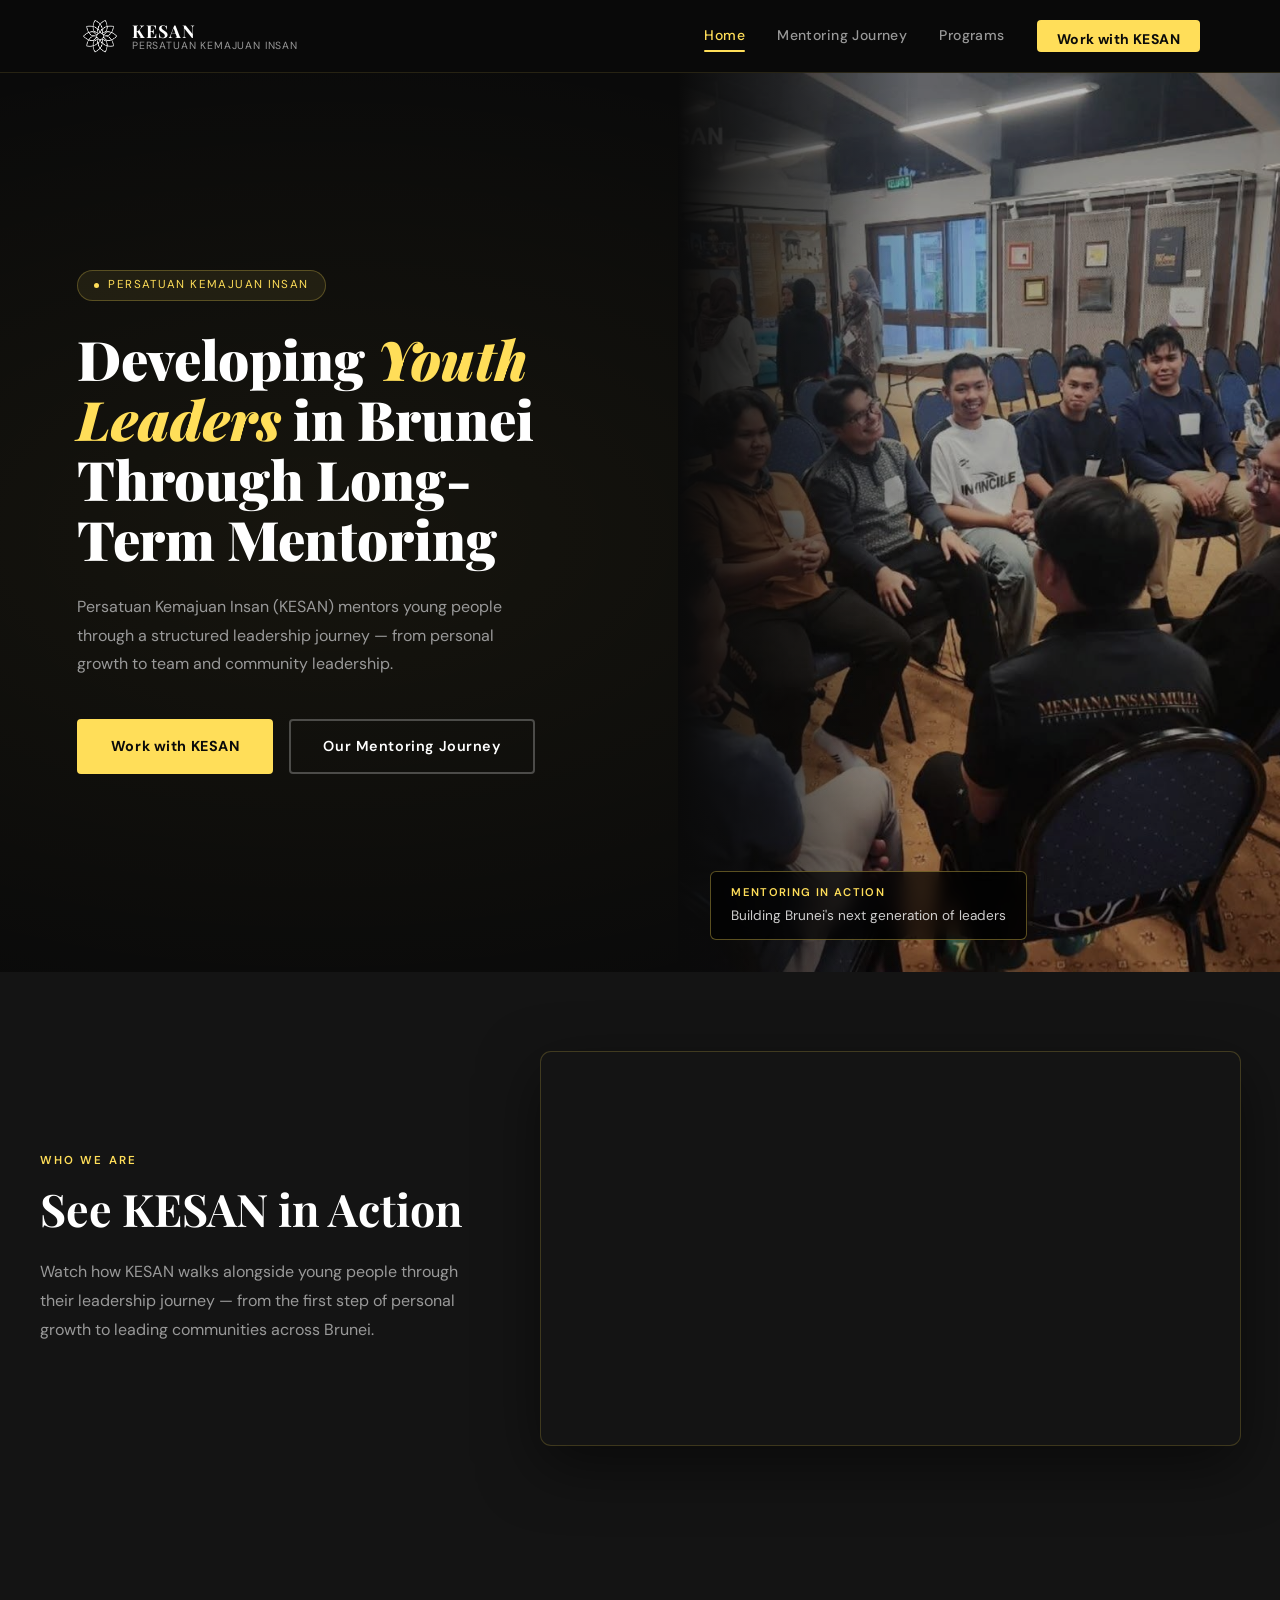
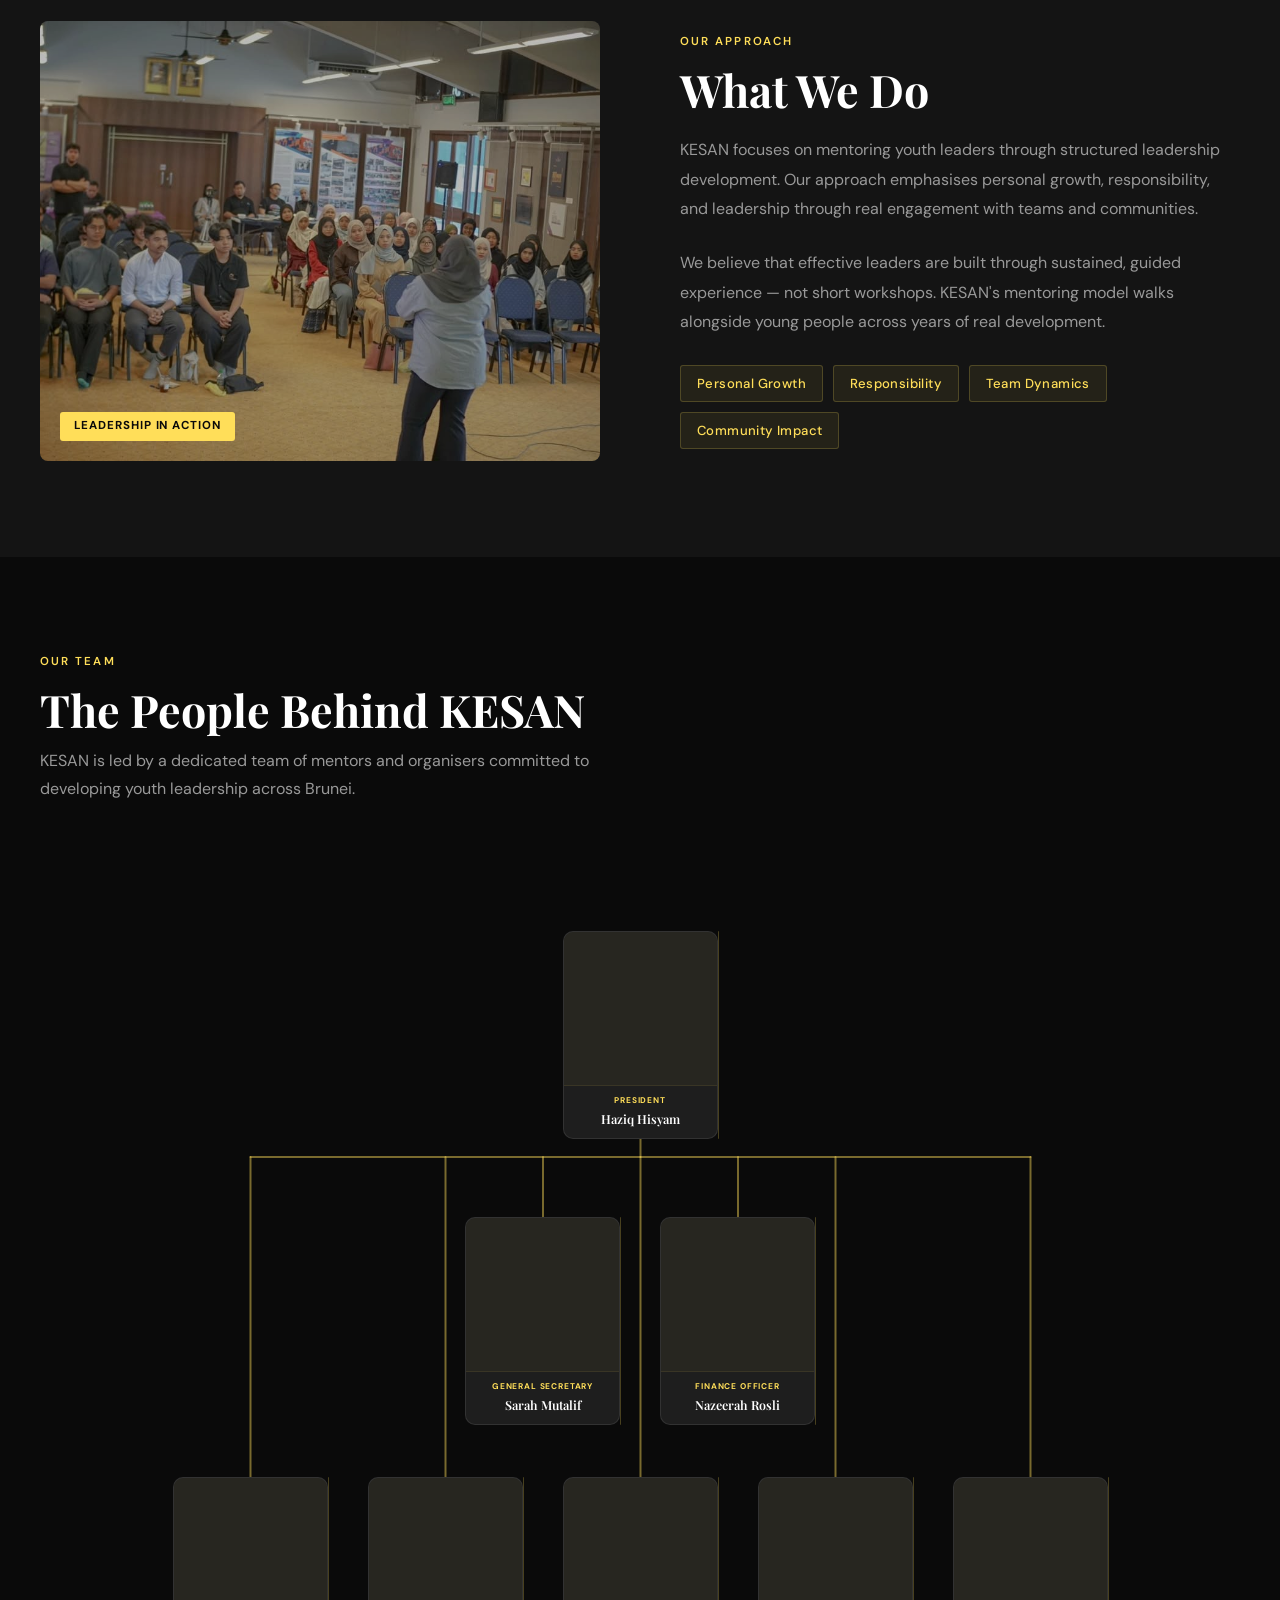
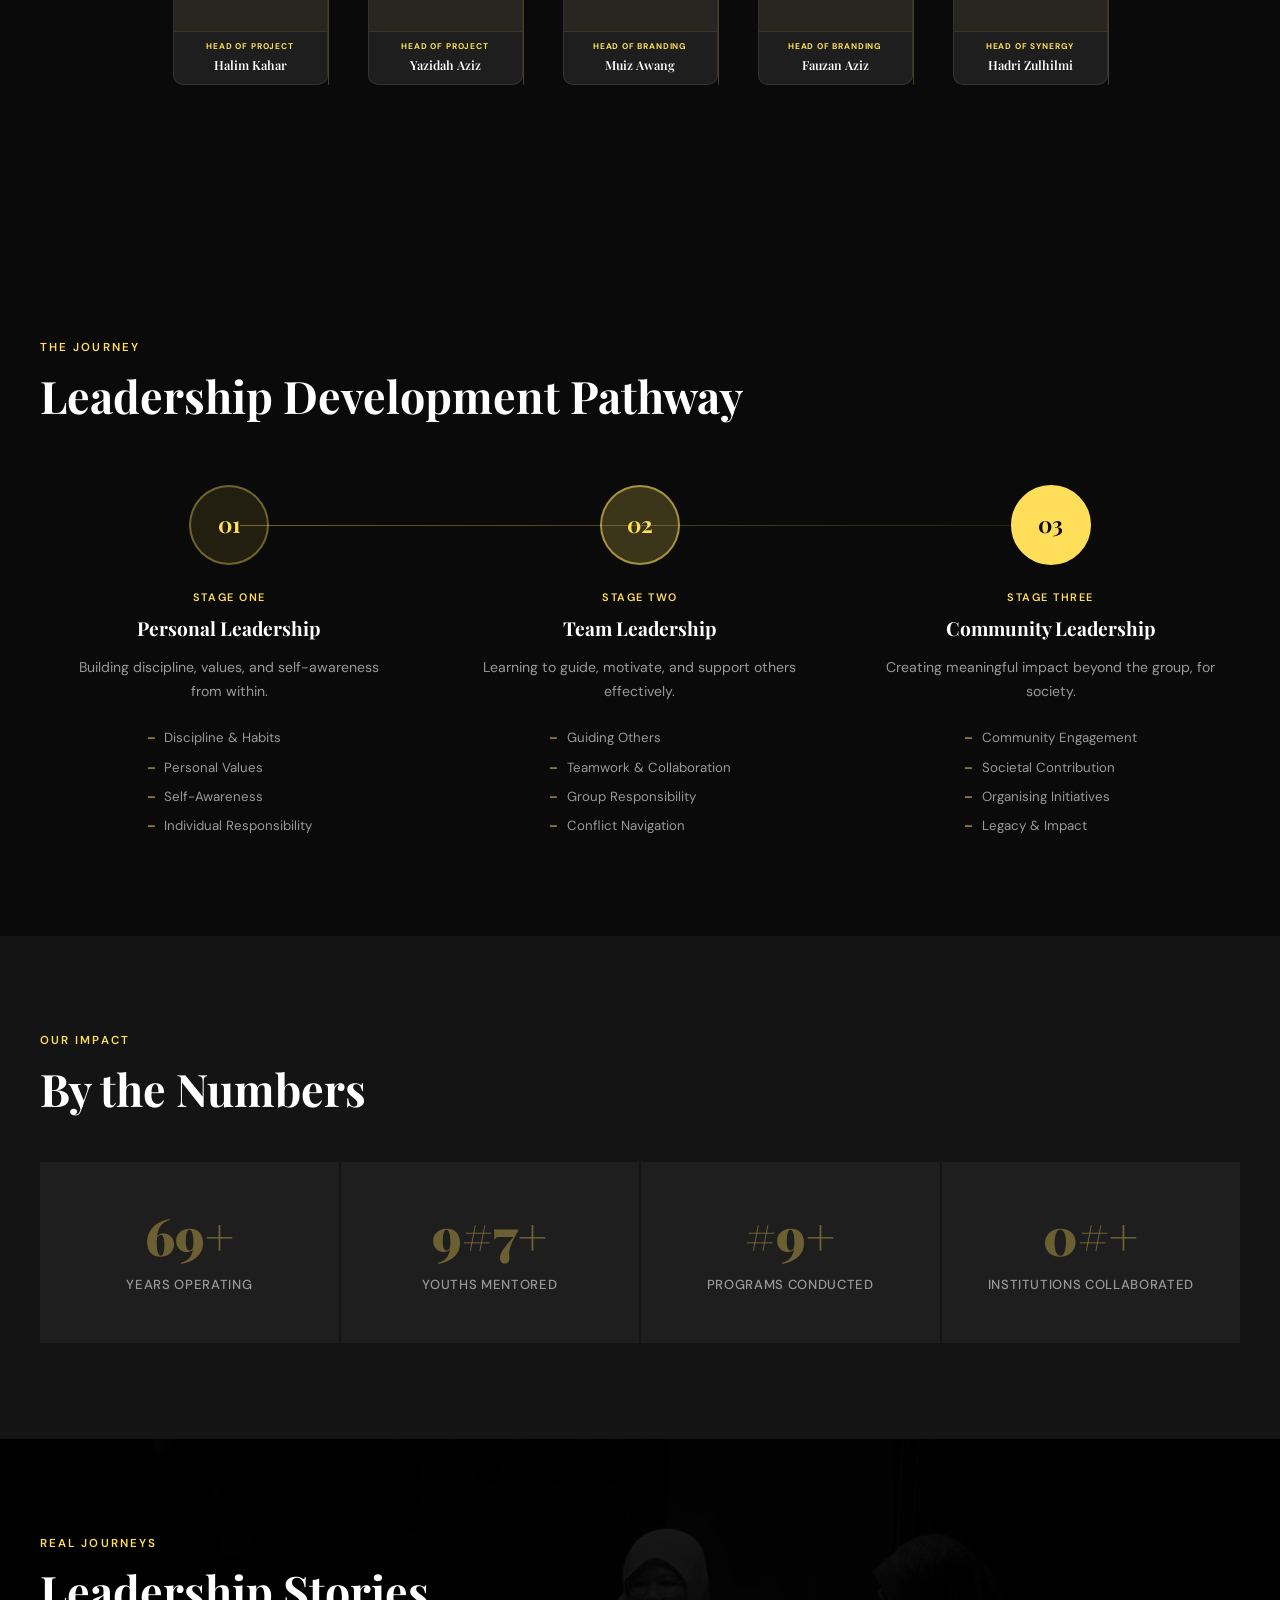
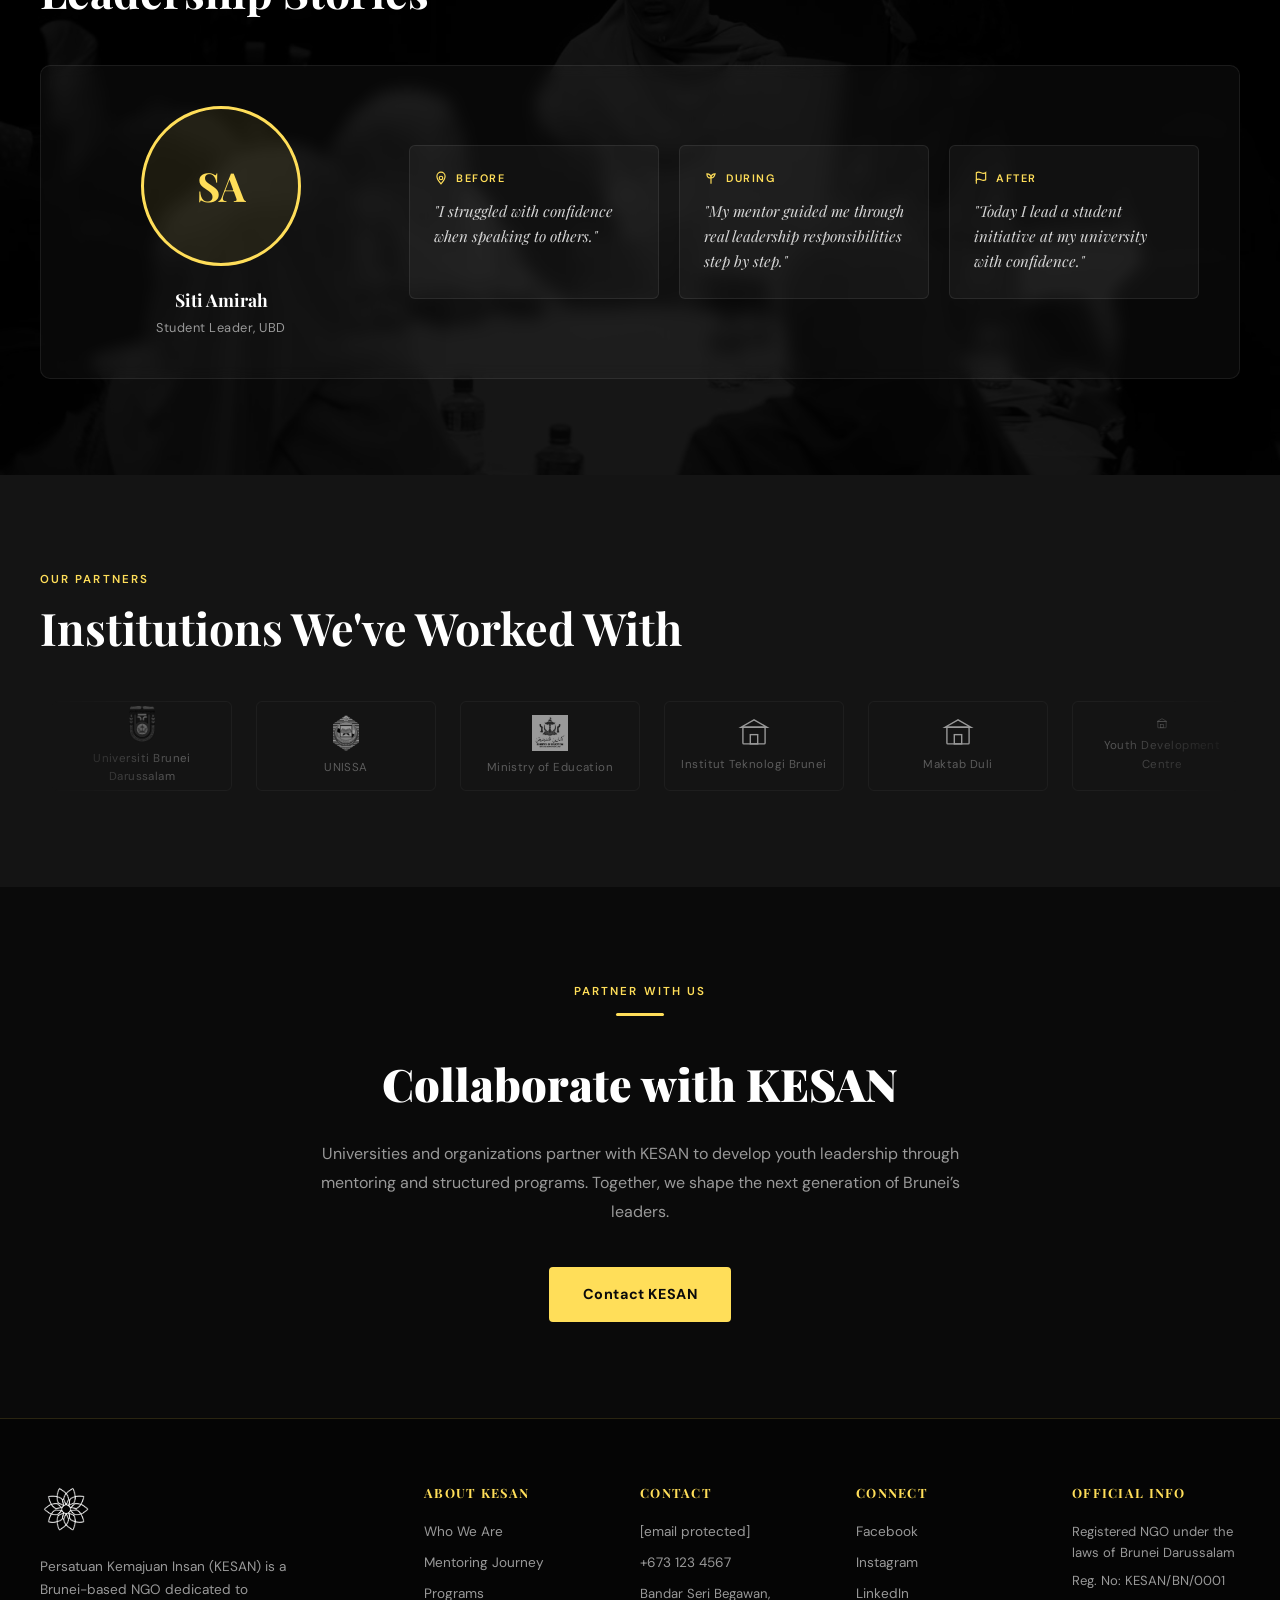
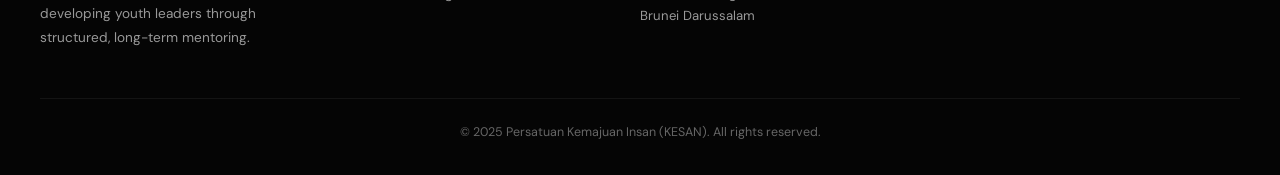
==== commit 9c1bc62d: "Add files via upload" ====
--- a/index.html
+++ b/index.html
@@ -36,7 +36,7 @@
         <a href="journey.html">Mentoring Journey</a>
         <a href="programs.html">Programs</a>
         <!-- ← PRIMARY CTA — change mailto to the real email address -->
-        <a href="mailto:info@kesan.org.bn" class="nav-cta">Work with KESAN</a>
+        <a href="/cdn-cgi/l/email-protection#d1b8bfb7be91bab4a2b0bfffbea3b6ffb3bf" class="nav-cta">Work with KESAN</a>
       </div>
 
       <!-- Mobile hamburger button -->
@@ -50,7 +50,7 @@
       <a href="index.html">Home</a>
       <a href="journey.html">Mentoring Journey</a>
       <a href="programs.html">Programs</a>
-      <a href="mailto:info@kesan.org.bn">Work with KESAN</a>
+      <a href="/cdn-cgi/l/email-protection#41282f272e012a2432202f6f2e33266f232f">Work with KESAN</a>
     </div>
   </nav>
 
@@ -83,7 +83,8 @@
       <!-- CTA buttons -->
       <div class="hero-buttons fade-up delay-3">
         <!-- ← CHANGE EMAIL FOR "Work with KESAN" BUTTON -->
-        <a href="mailto:info@kesan.org.bn" class="btn-primary">Work with KESAN</a>
+        <a href="/cdn-cgi/l/email-protection#b9d0d7dfd6f9d2dccad8d797d6cbde97dbd7" class="btn-primary">Work with
+          KESAN</a>
         <a href="journey.html" class="btn-secondary">Our Mentoring Journey</a>
       </div>
     </div>
@@ -105,6 +106,42 @@
   </section>
 
 
+
+  <!-- ═══════════════════════════════════
+       VIDEO INTRODUCTION
+       YouTube embed. If you see an error, the video owner
+       may have disabled embedding — contact them to enable it
+       in YouTube Studio → Content → Edit → More options → Allow embedding.
+
+       TO CHANGE THE VIDEO:
+       Replace KZDT3JDXgYc with the new video ID (the part after "watch?v=" in the URL).
+       ════════════════════════════════════ -->
+  <section class="section video-section">
+    <div class="section-inner video-inner">
+
+      <!-- Left: text -->
+      <div class="video-text">
+        <div class="section-label">Who We Are</div>
+        <h2 class="section-title">See KESAN in Action</h2>
+        <!-- ← EDIT DESCRIPTION TEXT HERE -->
+        <p>Watch how KESAN walks alongside young people through their leadership journey — from the first step of
+          personal growth to leading communities across Brunei.</p>
+      </div>
+
+      <!-- Right: YouTube embed -->
+      <!-- ← REPLACE KZDT3JDXgYc WITH YOUR VIDEO ID TO CHANGE THE VIDEO -->
+      <div class="video-frame-wrap">
+        <div class="video-frame">
+          <iframe src="https://www.youtube.com/embed/KZDT3JDXgYc?rel=0&modestbranding=1"
+            title="KESAN — Introduction Video" frameborder="0"
+            allow="accelerometer; autoplay; clipboard-write; encrypted-media; gyroscope; picture-in-picture; web-share"
+            allowfullscreen></iframe>
+        </div>
+      </div>
+
+    </div>
+  </section>
+
   <!-- ═══════════════════════════════════
      SECTION 2 — WHAT WE DO
      ════════════════════════════════════ -->
@@ -143,6 +180,26 @@
     </div>
   </section>
 
+
+
+
+  <!-- ═══════════════════════════════════
+       SECTION 2b — ORGANISATIONAL CHART
+       Built automatically from ORG_CHART in js/data.js.
+       Do NOT edit member details here — edit data.js instead.
+       ════════════════════════════════════ -->
+  <section class="section org-chart-section">
+    <div class="section-inner">
+      <div class="section-label">Our Team</div>
+      <h2 class="section-title">The People Behind KESAN</h2>
+      <p class="org-intro">
+        KESAN is led by a dedicated team of mentors and organisers committed to developing youth leadership across
+        Brunei.
+      </p>
+      <!-- Chart rendered here by main.js from ORG_CHART in data.js -->
+      <div class="org-chart" id="orgChart"></div>
+    </div>
+  </section>
 
   <!-- ═══════════════════════════════════
      SECTION 3 — LEADERSHIP PATHWAY
@@ -340,104 +397,8 @@
         can loop seamlessly (it scrolls to the midpoint, then jumps back).
         ← ALWAYS KEEP BOTH HALVES IDENTICAL.
       -->
-        <div class="inst-track">
-
-          <!-- ── Set 1 (original) ── -->
-          <!--
-          For each institution:
-          - If you have a logo PNG: use <img src="path/to/logo.png" alt="Name" />
-          - If no logo: remove <img> — the <span> name will show on its own
-          ← ADD REAL LOGO PATHS / institution names below
-        -->
-          <div class="inst-item">
-            <img src="assets/Universiti_Brunei_Darussalam_logo.png" alt="UBD Logo" />
-            <span>Universiti Brunei Darussalam</span>
-          </div>
-          <div class="inst-item">
-            <img src="assets/unissa-logo-only-1.png" alt="UNISSA Logo" />
-            <span>UNISSA</span>
-          </div>
-          <div class="inst-item">
-            <svg width="32" height="32" viewBox="0 0 32 32" fill="none" stroke="white" stroke-width="1.5">
-              <rect x="4" y="10" width="24" height="18" rx="1" />
-              <path d="M16 2L2 10h28L16 2z" />
-              <rect x="12" y="18" width="8" height="10" />
-            </svg>
-            <span>Universiti Teknologi Brunei</span>
-          </div>
-          <div class="inst-item">
-            <svg width="32" height="32" viewBox="0 0 32 32" fill="none" stroke="white" stroke-width="1.5">
-              <rect x="4" y="10" width="24" height="18" rx="1" />
-              <path d="M16 2L2 10h28L16 2z" />
-              <rect x="12" y="18" width="8" height="10" />
-            </svg>
-            <span>Maktab Duli</span>
-          </div>
-          <div class="inst-item">
-            <img src="assets/moe_logo.jpeg" alt="MOE Logo" />
-            <span>Ministry of Education</span>
-          </div>
-          <div class="inst-item">
-            <svg width="32" height="32" viewBox="0 0 32 32" fill="none" stroke="white" stroke-width="1.5">
-              <circle cx="16" cy="14" r="6" />
-              <path d="M4 28c0-5.33 5.37-9 12-9s12 3.67 12 9" />
-            </svg>
-            <span>Youth Development Centre</span>
-          </div>
-          <div class="inst-item">
-            <svg width="32" height="32" viewBox="0 0 32 32" fill="none" stroke="white" stroke-width="1.5">
-              <rect x="4" y="10" width="24" height="18" rx="1" />
-              <path d="M16 2L2 10h28L16 2z" />
-              <rect x="12" y="18" width="8" height="10" />
-            </svg>
-            <span>SMK Sultan Sharif Ali</span>
-          </div>
-
-          <!-- ── Set 2 (duplicate for seamless loop) ── -->
-          <div class="inst-item">
-            <img src="assets/Universiti_Brunei_Darussalam_logo.png" alt="UBD Logo" />
-            <span>Universiti Brunei Darussalam</span>
-          </div>
-          <div class="inst-item">
-            <img src="assets/unissa-logo-only-1.png" alt="UNISSA Logo" />
-            <span>UNISSA</span>
-          </div>
-          <div class="inst-item">
-            <svg width="32" height="32" viewBox="0 0 32 32" fill="none" stroke="white" stroke-width="1.5">
-              <rect x="4" y="10" width="24" height="18" rx="1" />
-              <path d="M16 2L2 10h28L16 2z" />
-              <rect x="12" y="18" width="8" height="10" />
-            </svg>
-            <span>Universiti Teknologi Brunei</span>
-          </div>
-          <div class="inst-item">
-            <svg width="32" height="32" viewBox="0 0 32 32" fill="none" stroke="white" stroke-width="1.5">
-              <rect x="4" y="10" width="24" height="18" rx="1" />
-              <path d="M16 2L2 10h28L16 2z" />
-              <rect x="12" y="18" width="8" height="10" />
-            </svg>
-            <span>Maktab Duli</span>
-          </div>
-          <div class="inst-item">
-            <img src="assets/moe_logo.jpeg" alt="MOE Logo" />
-            <span>Ministry of Education</span>
-          </div>
-          <div class="inst-item">
-            <svg width="32" height="32" viewBox="0 0 32 32" fill="none" stroke="white" stroke-width="1.5">
-              <circle cx="16" cy="14" r="6" />
-              <path d="M4 28c0-5.33 5.37-9 12-9s12 3.67 12 9" />
-            </svg>
-            <span>Youth Development Centre</span>
-          </div>
-          <div class="inst-item">
-            <svg width="32" height="32" viewBox="0 0 32 32" fill="none" stroke="white" stroke-width="1.5">
-              <rect x="4" y="10" width="24" height="18" rx="1" />
-              <path d="M16 2L2 10h28L16 2z" />
-              <rect x="12" y="18" width="8" height="10" />
-            </svg>
-            <span>SMK Sultan Sharif Ali</span>
-          </div>
-
+        <div class="inst-track" id="instTrack">
+          <!-- Tiles built automatically from js/data.js by main.js -->
         </div><!-- end .inst-track -->
       </div>
 
@@ -457,7 +418,7 @@
       <p>Universities and organizations partner with KESAN to develop youth leadership through mentoring and structured
         programs. Together, we shape the next generation of Brunei&rsquo;s leaders.</p>
       <!-- ← CHANGE EMAIL HERE -->
-      <a href="mailto:info@kesan.org.bn" class="btn-primary">Contact KESAN</a>
+      <a href="/cdn-cgi/l/email-protection#f1989f979eb19a9482909fdf9e8396df939f" class="btn-primary">Contact KESAN</a>
     </div>
   </section>
 
@@ -487,7 +448,8 @@
       <div class="footer-col">
         <h4>Contact</h4>
         <!-- ← UPDATE EMAIL & PHONE HERE -->
-        <a href="mailto:info@kesan.org.bn">info@kesan.org.bn</a>
+        <a href="/cdn-cgi/l/email-protection#c7aea9a1a887aca2b4a6a9e9a8b5a0e9a5a9"><span class="__cf_email__"
+            data-cfemail="0960676f6649626c7a686727667b6e276b67">[email&#160;protected]</span></a>
         <a href="tel:+6731234567">+673 123 4567</a>
         <p>Bandar Seri Begawan,<br>Brunei Darussalam</p>
       </div>
@@ -512,12 +474,17 @@
     </div>
 
     <div class="footer-bottom">
-      <!-- ← UPDATE COPYRIGHT YEAR IF NEEDED -->
       <p>&copy; 2025 Persatuan Kemajuan Insan (KESAN). All rights reserved.</p>
     </div>
+
   </footer>
 
-  <!-- Shared JS (must be at end of body) -->
+  <!--
+    SCRIPT LOAD ORDER — important!
+    data.js must load BEFORE main.js so PROGRAMS, INSTITUTIONS,
+    and ORG_CHART exist when main.js tries to read them.
+  -->
+  <script src="js/data.js"></script>
   <script src="js/main.js"></script>
 
 </body>
--- a/css/style.css
+++ b/css/style.css
@@ -1806,4 +1806,561 @@
   .program-meta {
     flex-wrap: wrap;
   }
-}+}
+
+/* ════════════════════════════════════════════════════════════
+   PROGRAMS PAGE — NEW COMPONENTS
+   (toolbar, search, see-more, overview capsule, date meta)
+   Added as part of data.js refactor.
+   ════════════════════════════════════════════════════════════ */
+
+/* ── Toolbar: search + result count side by side ── */
+.programs-toolbar {
+  display: flex;
+  align-items: center;
+  justify-content: space-between;
+  gap: 1.5rem;
+  margin-bottom: 2.5rem;
+  flex-wrap: wrap;
+}
+
+/* ── Search wrapper (icon + input) ── */
+.programs-search-wrap {
+  position: relative;
+  flex: 1;
+  min-width: 240px;
+  max-width: 480px;
+}
+
+.search-icon {
+  position: absolute;
+  left: 1rem;
+  top: 50%;
+  transform: translateY(-50%);
+  width: 16px;
+  height: 16px;
+  color: var(--text-muted);
+  pointer-events: none;
+}
+
+/* Search input field */
+.programs-search {
+  width: 100%;
+  background: var(--gray-mid);
+  border: 1px solid rgba(255, 255, 255, 0.1);
+  border-radius: 6px;
+  padding: 0.75rem 1rem 0.75rem 2.75rem; /* left pad for icon */
+  color: var(--white);
+  font-family: 'DM Sans', sans-serif;
+  font-size: 0.9rem;
+  transition: border-color 0.2s, box-shadow 0.2s;
+  outline: none;
+}
+
+.programs-search::placeholder {
+  color: var(--text-dim);
+}
+
+.programs-search:focus {
+  border-color: rgba(255, 222, 89, 0.4);
+  box-shadow: 0 0 0 3px rgba(255, 222, 89, 0.06);
+}
+
+/* Result count label ("Showing 4 of 6 programs") */
+.result-count {
+  font-size: 0.8rem;
+  color: var(--text-muted);
+  white-space: nowrap;
+  letter-spacing: 0.03em;
+}
+
+
+/* ── Overview capsule — slides up from photo on hover ──────
+   The capsule sits inside .program-photos (position:relative).
+   By default it's fully below the photo (translateY(100%)).
+   On .program-card:hover it slides up into view.
+   ──────────────────────────────────────────────────────── */
+.program-overview-capsule {
+  position: absolute;
+  bottom: 0;
+  left: 0;
+  right: 0;
+  /* Glass-morphism panel */
+  background: rgba(10, 10, 10, 0.88);
+  backdrop-filter: blur(10px);
+  border-top: 1px solid rgba(255, 222, 89, 0.25);
+  padding: 1.25rem 1.5rem;
+  /* Start hidden below the photo */
+  transform: translateY(100%);
+  transition: transform 0.38s cubic-bezier(0.4, 0, 0.2, 1);
+  z-index: 3;
+  /* Rounded corners only at the top when sliding up */
+  border-radius: 0 0 0 0;
+}
+
+/* Slide up when the card is hovered */
+.program-card:hover .program-overview-capsule {
+  transform: translateY(0);
+}
+
+.program-overview-text {
+  font-size: 0.85rem;
+  line-height: 1.7;
+  color: rgba(255, 255, 255, 0.88);
+  margin: 0;
+}
+
+
+/* ── Date meta — wider to fit full date string ── */
+.meta-date {
+  font-family: 'DM Sans', sans-serif !important; /* override Playfair for dates */
+  font-size: 0.85rem !important;
+  font-weight: 600 !important;
+  line-height: 1.3 !important;
+  color: var(--gold);
+  display: block;
+  /* Allow date text to wrap rather than overflow */
+  white-space: normal;
+  word-break: break-word;
+}
+
+/* Give the date meta-stat column more room */
+.program-meta .meta-stat:last-child {
+  flex: 1.6;
+}
+
+
+/* ── Disabled press button (no link yet) ── */
+.press-btn--disabled {
+  opacity: 0.45;
+  cursor: default;
+  pointer-events: none;
+}
+
+
+/* ── See More button & wrapper ── */
+.see-more-wrap {
+  text-align: center;
+  margin-top: 3rem;
+}
+
+.btn-see-more {
+  display: inline-flex;
+  align-items: center;
+  gap: 0.5rem;
+  background: transparent;
+  border: 2px solid rgba(255, 222, 89, 0.35);
+  color: var(--gold);
+  font-family: 'DM Sans', sans-serif;
+  font-size: 0.9rem;
+  font-weight: 600;
+  letter-spacing: 0.04em;
+  padding: 0.85rem 2.25rem;
+  border-radius: 4px;
+  cursor: pointer;
+  transition: background 0.25s, border-color 0.25s, transform 0.2s;
+}
+
+.btn-see-more:hover {
+  background: rgba(255, 222, 89, 0.08);
+  border-color: var(--gold);
+  transform: translateY(-2px);
+}
+
+/* Hidden by JS once all cards are shown */
+.btn-see-more[style*="display: none"] {
+  display: none !important;
+}
+
+
+/* ── Mobile adjustments for toolbar ── */
+@media (max-width: 600px) {
+  .programs-toolbar {
+    flex-direction: column;
+    align-items: flex-start;
+  }
+
+  .programs-search-wrap {
+    max-width: 100%;
+    width: 100%;
+  }
+}
+
+
+/* ════════════════════════════════════════════════════════════
+   PROGRAM CARD — entry animation
+   
+   Cards injected by JS start hidden. main.js adds
+   .program-card--visible with a staggered delay to animate
+   them in. This is separate from .scroll-reveal because
+   cards are created after page load (dynamically).
+   ════════════════════════════════════════════════════════════ */
+
+/* Cards start invisible and shifted down */
+.program-card {
+  opacity: 0;
+  transform: translateY(20px);
+  transition: opacity 0.5s ease, transform 0.5s ease,
+              border-color 0.3s, box-shadow 0.3s; /* keep hover transitions */
+}
+
+/* JS adds this class to make the card appear */
+.program-card.program-card--visible {
+  opacity: 1;
+  transform: translateY(0);
+}
+
+
+
+
+
+
+
+
+
+/* ════════════════════════════════════════════════════════════
+   ORGANISATIONAL CHART — SVG RENDERER
+   Cards are positioned absolutely by JS.
+   SVG lines are drawn behind them on the same canvas.
+   ════════════════════════════════════════════════════════════ */
+
+.org-intro {
+  color: var(--text-muted);
+  font-size: 1rem;
+  line-height: 1.75;
+  max-width: 600px;
+  margin-top: 0.75rem;
+  margin-bottom: 3rem;
+}
+
+/* Outer container — sized and positioned by JS */
+.org-chart {
+  overflow-x: auto;
+  padding-bottom: 1rem;
+}
+
+/* SVG layer sits behind all cards */
+.org-svg {
+  display: block;
+}
+
+/* ── Card wrapper — JS sets left/top/width via inline style ─ */
+.org-node-wrap {
+  position: absolute;
+  /* Hover: card slides left, details panel slides in right */
+  transition: transform 0.35s cubic-bezier(0.4, 0, 0.2, 1);
+  z-index: 1;
+  display: flex;
+  flex-direction: row;
+  align-items: stretch;
+}
+
+.org-node-wrap:hover {
+  transform: translateX(-55px);
+  z-index: 20;
+}
+
+/* ── The card itself ─────────────────────────────────────── */
+.org-node {
+  display: flex;
+  flex-direction: column;
+  align-items: center;
+  background: var(--gray-mid);
+  border: 1px solid rgba(255, 255, 255, 0.09);
+  border-radius: 10px;
+  overflow: hidden;
+  width: 100%; /* fills the wrapper width set by JS */
+  position: relative;
+  transition: border-color 0.3s, box-shadow 0.3s;
+  cursor: default;
+}
+
+.org-node-wrap:hover .org-node {
+  border-color: rgba(255, 222, 89, 0.55);
+  box-shadow: 0 8px 36px rgba(0, 0, 0, 0.55);
+}
+
+/* Gold left accent bar */
+.org-node::before {
+  content: '';
+  position: absolute;
+  left: 0; top: 0; bottom: 0;
+  width: 3px;
+  background: var(--gold);
+  opacity: 0;
+  transition: opacity 0.3s;
+  z-index: 1;
+  border-radius: 10px 0 0 10px;
+}
+.org-node-wrap:hover .org-node::before { opacity: 1; }
+
+/* ── Photo — square, fills card width ────────────────────── */
+.org-photo-wrap {
+  width: 100%;
+  aspect-ratio: 1 / 1;
+  overflow: hidden;
+  background: rgba(255, 222, 89, 0.04);
+  flex-shrink: 0;
+}
+
+.org-photo-wrap img {
+  width: 100%; height: 100%;
+  object-fit: cover;
+  object-position: center top;
+  display: block;
+  transition: transform 0.4s ease;
+}
+
+.org-node-wrap:hover .org-photo-wrap img { transform: scale(1.05); }
+
+.org-photo-placeholder {
+  width: 100%; height: 100%;
+  display: flex;
+  align-items: center;
+  justify-content: center;
+  background: rgba(255, 222, 89, 0.03);
+}
+
+.org-photo-placeholder svg {
+  width: 36px; height: 36px;
+  stroke: rgba(255, 222, 89, 0.3);
+}
+
+/* ── Role + name below photo ─────────────────────────────── */
+.org-text {
+  width: 100%;
+  padding: 0.6rem 0.5rem 0.7rem;
+  text-align: center;
+  border-top: 1px solid rgba(255, 222, 89, 0.12);
+}
+
+.org-role {
+  font-size: 0.52rem;
+  letter-spacing: 0.1em;
+  text-transform: uppercase;
+  color: var(--gold);
+  font-weight: 700;
+  margin-bottom: 0.25rem;
+  line-height: 1.3;
+}
+
+.org-name {
+  font-family: 'Playfair Display', serif;
+  font-size: 0.78rem;
+  font-weight: 600;
+  line-height: 1.3;
+  color: var(--white);
+}
+
+.org-name:empty::after {
+  content: 'TBA';
+  color: var(--text-dim);
+  font-style: italic;
+  font-family: 'DM Sans', sans-serif;
+  font-size: 0.72rem;
+}
+
+/* ── Details panel — slides RIGHT out of the card ─────────── */
+.org-details {
+  position: absolute;
+  top: 0; bottom: 0;
+  left: 100%;
+  width: 0;
+  overflow: hidden;
+  background: rgba(12, 12, 12, 0.97);
+  border: 1px solid rgba(255, 222, 89, 0.25);
+  border-left: none;
+  border-radius: 0 10px 10px 0;
+  backdrop-filter: blur(10px);
+  transition: width 0.35s cubic-bezier(0.4, 0, 0.2, 1);
+  z-index: 30;
+  display: flex;
+  align-items: center;
+}
+
+.org-node-wrap:hover .org-details { width: 220px; }
+
+.org-details-inner {
+  width: 220px;
+  flex-shrink: 0;
+  padding: 1rem 1.1rem;
+}
+
+.org-details-role {
+  font-size: 0.57rem;
+  letter-spacing: 0.12em;
+  text-transform: uppercase;
+  color: var(--gold);
+  font-weight: 700;
+  margin-bottom: 0.2rem;
+}
+
+.org-details-name {
+  font-family: 'Playfair Display', serif;
+  font-size: 0.95rem;
+  font-weight: 700;
+  margin-bottom: 0.6rem;
+  color: var(--white);
+  line-height: 1.2;
+}
+
+.org-details-bio {
+  font-size: 0.75rem;
+  line-height: 1.75;
+  color: rgba(255, 255, 255, 0.72);
+  margin: 0;
+}
+
+
+/* ════════════════════════════════════════════════════════════
+   MOBILE — vertical stacked list (no SVG)
+   Shown on screens < 900px via JS (applyResponsive).
+   ════════════════════════════════════════════════════════════ */
+
+.org-mobile {
+  display: flex;
+  flex-direction: column;
+  gap: 0.75rem;
+  width: 100%;
+  max-width: 480px;
+  margin: 0 auto;
+}
+
+/* Each person row on mobile */
+.org-mobile-card {
+  display: flex;
+  align-items: flex-start;
+  gap: 1rem;
+  background: var(--gray-mid);
+  border: 1px solid rgba(255, 255, 255, 0.08);
+  border-radius: 10px;
+  padding: 0.85rem 1rem;
+  border-left: 3px solid var(--gold);
+  transition: border-color 0.2s;
+}
+
+/* Indent to show hierarchy */
+.org-mobile-indent-0 { margin-left: 0; }
+.org-mobile-indent-1 {
+  margin-left: 1.5rem;
+  border-left-color: rgba(255, 222, 89, 0.4);
+}
+
+/* Photo circle on mobile */
+.org-mobile-photo {
+  width: 52px; height: 52px;
+  border-radius: 50%;
+  overflow: hidden;
+  flex-shrink: 0;
+  background: rgba(255, 222, 89, 0.06);
+  border: 1px solid rgba(255, 222, 89, 0.2);
+  display: flex;
+  align-items: center;
+  justify-content: center;
+}
+
+.org-mobile-photo img {
+  width: 100%; height: 100%;
+  object-fit: cover;
+  object-position: center top;
+}
+
+.org-mobile-photo svg {
+  width: 24px; height: 24px;
+  stroke: rgba(255, 222, 89, 0.35);
+  fill: none;
+}
+
+.org-mobile-role {
+  font-size: 0.58rem;
+  letter-spacing: 0.1em;
+  text-transform: uppercase;
+  color: var(--gold);
+  font-weight: 700;
+  margin-bottom: 0.2rem;
+}
+
+.org-mobile-name {
+  font-family: 'Playfair Display', serif;
+  font-size: 0.95rem;
+  font-weight: 700;
+  color: var(--white);
+  margin-bottom: 0.3rem;
+}
+
+.org-mobile-bio {
+  font-size: 0.78rem;
+  color: var(--text-muted);
+  line-height: 1.65;
+}
+
+
+
+/* ════════════════════════════════════════════════════════════
+   VIDEO SECTION
+   ════════════════════════════════════════════════════════════ */
+
+.video-section {
+  background: var(--gray);
+  padding-top: 5rem;
+  padding-bottom: 5rem;
+}
+
+/* Two-column grid: text left, video right */
+.video-inner {
+  display: grid;
+  grid-template-columns: 1fr 1.6fr;
+  gap: 4rem;
+  align-items: center;
+}
+
+/* Left: text */
+.video-text {
+  display: flex;
+  flex-direction: column;
+  align-items: flex-start;
+}
+
+.video-text .section-title { margin-bottom: 1rem; }
+
+.video-text p {
+  color: var(--text-muted);
+  font-size: 1rem;
+  line-height: 1.8;
+  margin-top: 0.5rem;
+}
+
+/* Right: iframe wrapper */
+.video-frame-wrap { width: 100%; }
+
+/*
+  Responsive 16:9 iframe container.
+  padding-top: 56.25% = 9/16 × 100% locks the aspect ratio.
+  The iframe is then stretched absolutely to fill it.
+*/
+.video-frame {
+  position: relative;
+  width: 100%;
+  padding-top: 56.25%;
+  border-radius: 10px;
+  overflow: hidden;
+  box-shadow:
+    0 0 0 1px rgba(255, 222, 89, 0.2),
+    0 20px 60px rgba(0, 0, 0, 0.5);
+}
+
+.video-frame iframe {
+  position: absolute;
+  top: 0; left: 0;
+  width: 100%; height: 100%;
+  border: none;
+  border-radius: 10px;
+}
+
+/* Responsive */
+@media (max-width: 900px) {
+  .video-inner {
+    grid-template-columns: 1fr;
+    gap: 2.5rem;
+  }
+}
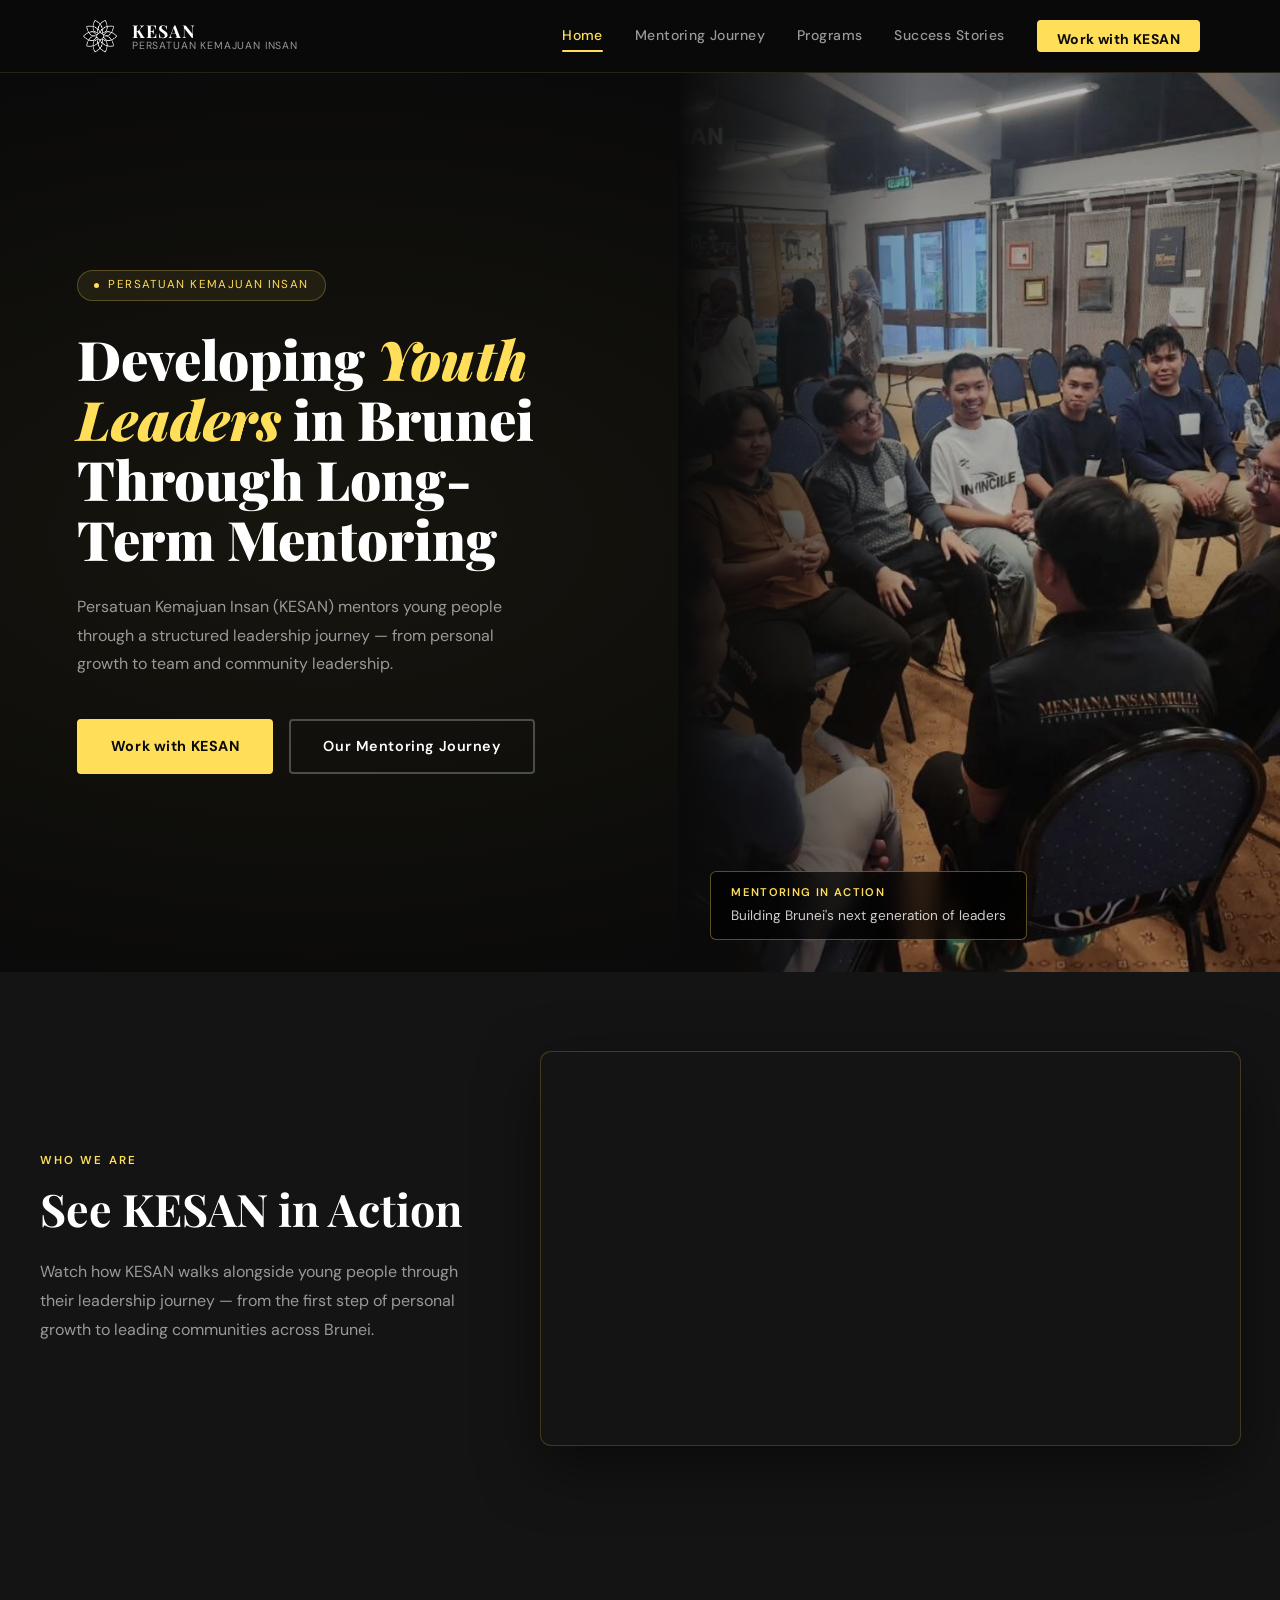
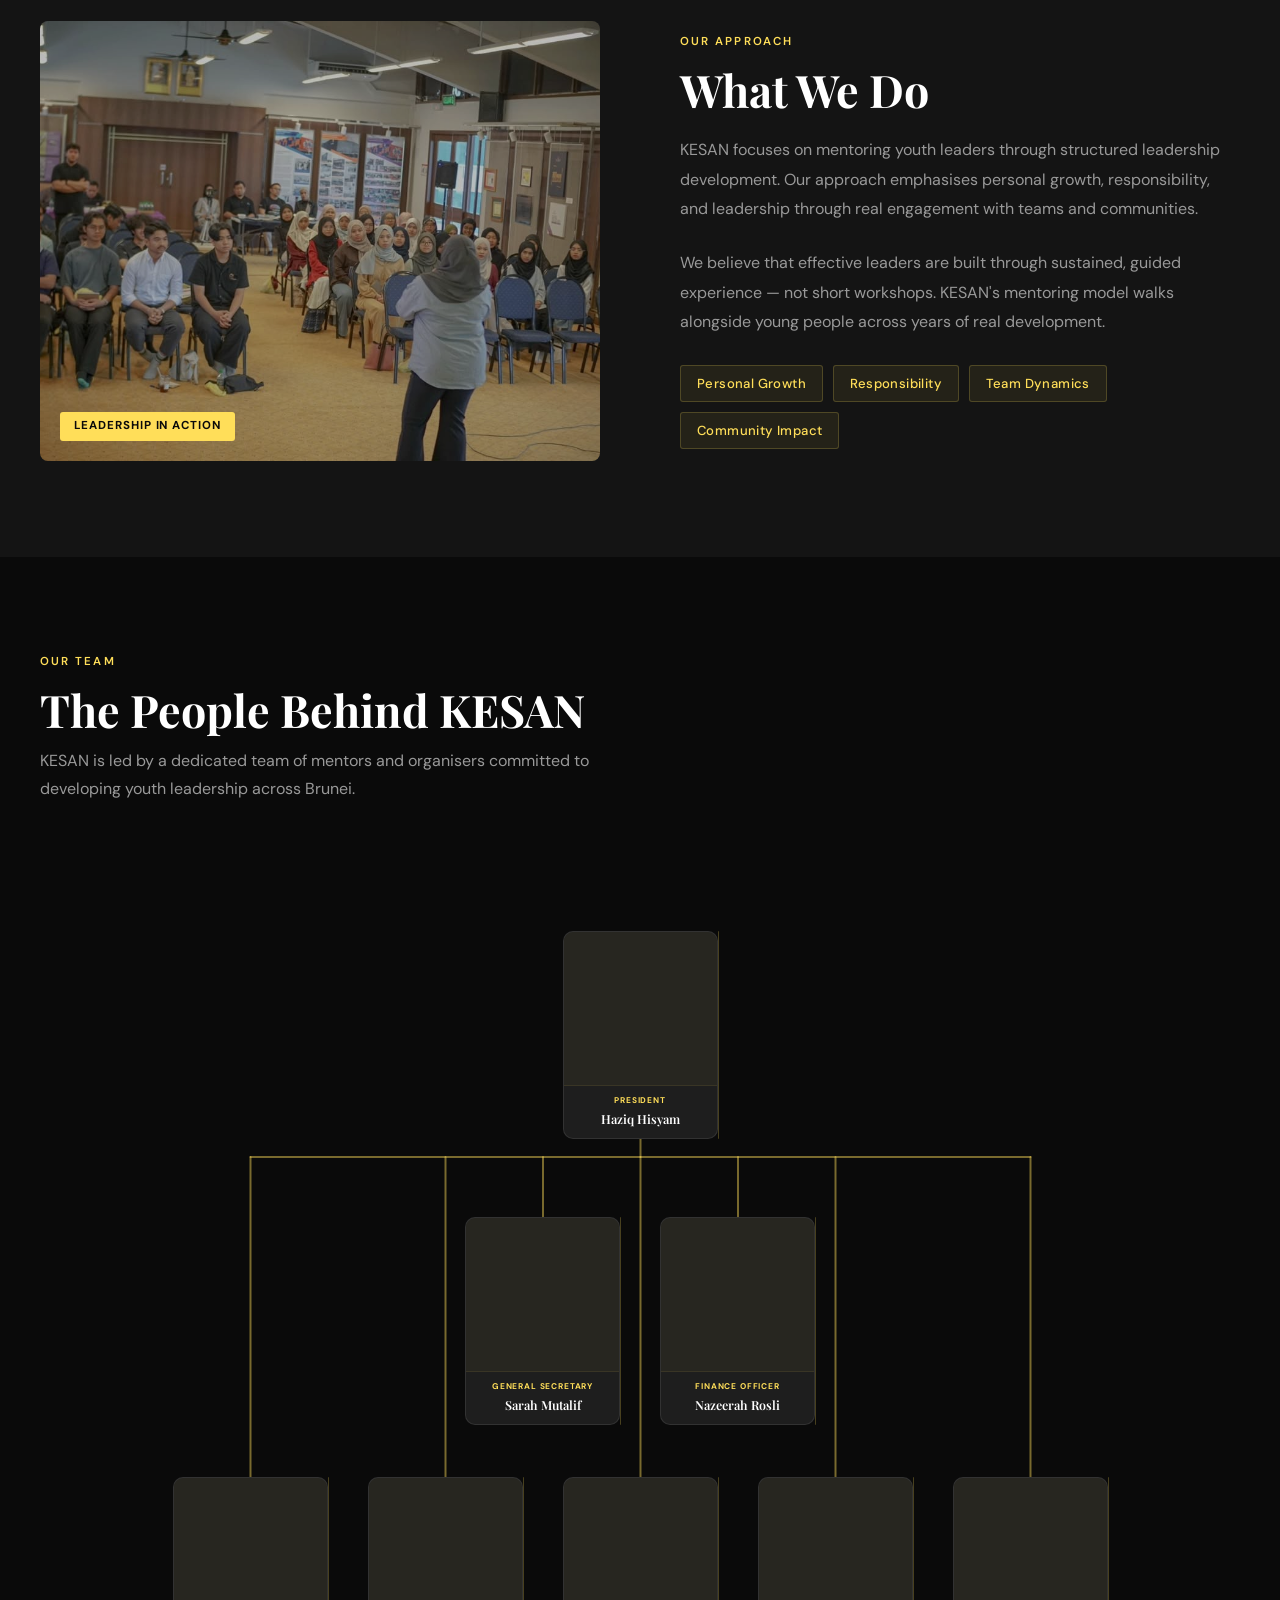
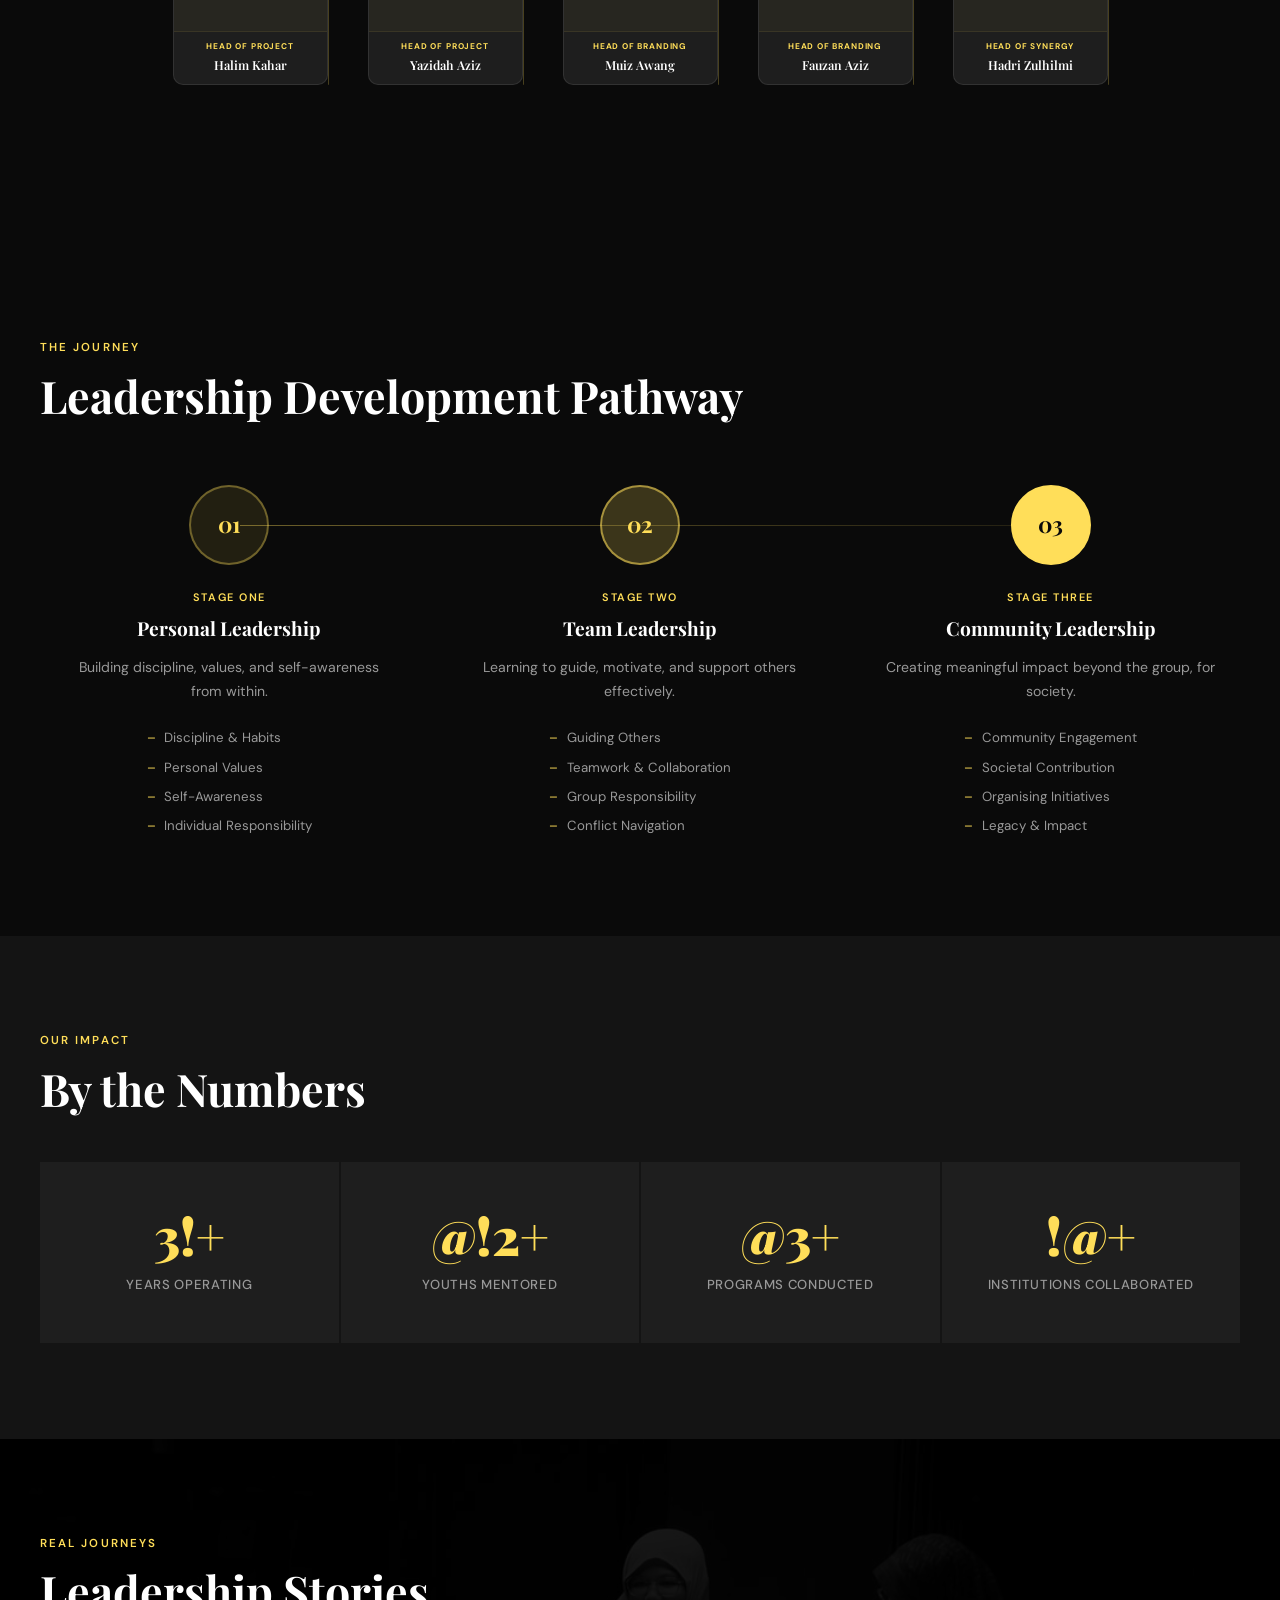
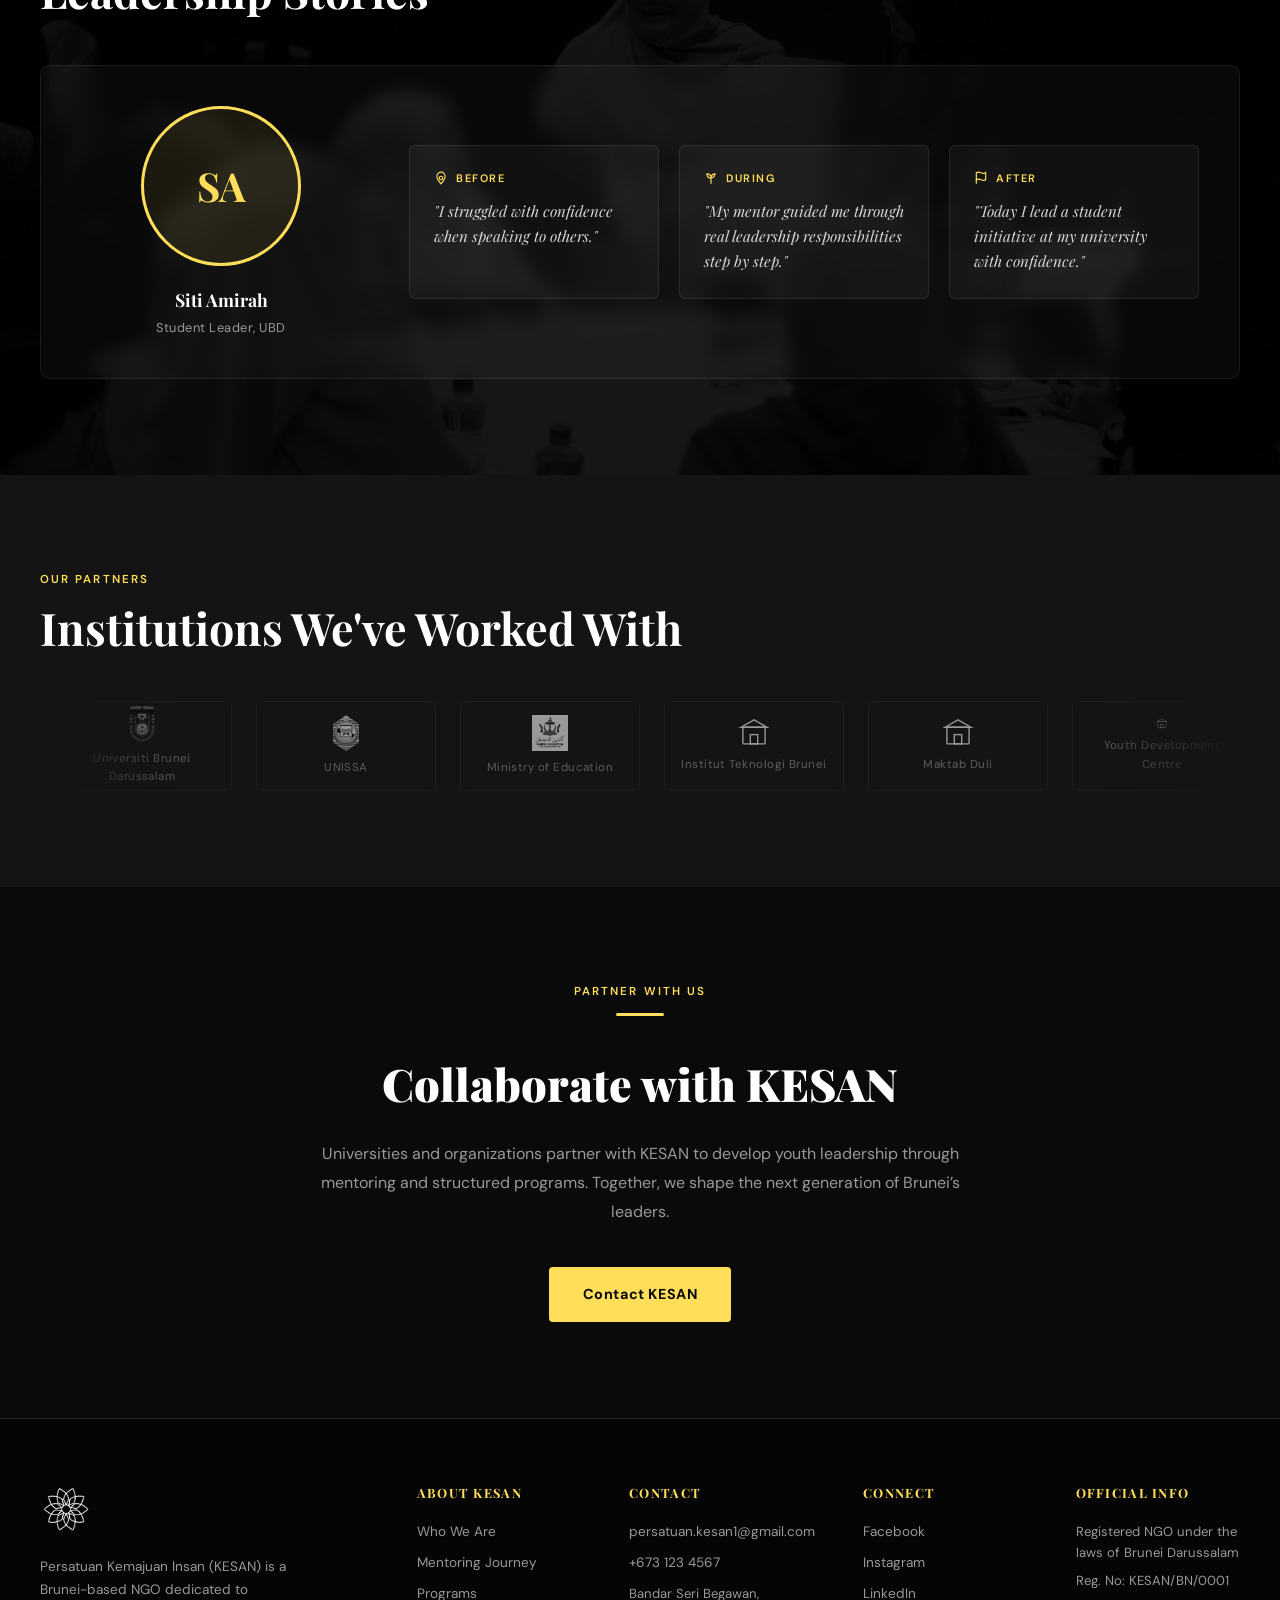
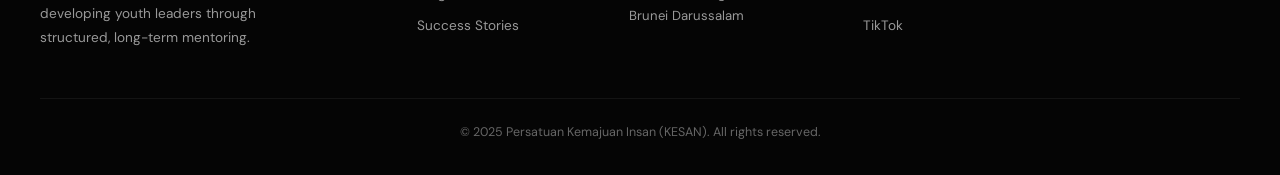
==== commit a7ed3ceb: "Add files via upload" ====
--- a/index.html
+++ b/index.html
@@ -35,8 +35,9 @@
         <a href="index.html">Home</a>
         <a href="journey.html">Mentoring Journey</a>
         <a href="programs.html">Programs</a>
+        <a href="stories.html">Success Stories</a>
         <!-- ← PRIMARY CTA — change mailto to the real email address -->
-        <a href="/cdn-cgi/l/email-protection#d1b8bfb7be91bab4a2b0bfffbea3b6ffb3bf" class="nav-cta">Work with KESAN</a>
+        <a href="mailto:persatuan.kesan1@gmail.com" class="nav-cta">Work with KESAN</a>
       </div>
 
       <!-- Mobile hamburger button -->
@@ -50,7 +51,8 @@
       <a href="index.html">Home</a>
       <a href="journey.html">Mentoring Journey</a>
       <a href="programs.html">Programs</a>
-      <a href="/cdn-cgi/l/email-protection#41282f272e012a2432202f6f2e33266f232f">Work with KESAN</a>
+      <a href="stories.html">Success Stories</a>
+      <a href="mailto:persatuan.kesan1@gmail.com">Work with KESAN</a>
     </div>
   </nav>
 
@@ -83,7 +85,7 @@
       <!-- CTA buttons -->
       <div class="hero-buttons fade-up delay-3">
         <!-- ← CHANGE EMAIL FOR "Work with KESAN" BUTTON -->
-        <a href="/cdn-cgi/l/email-protection#b9d0d7dfd6f9d2dccad8d797d6cbde97dbd7" class="btn-primary">Work with
+        <a href="mailto:persatuan.kesan1@gmail.com" class="btn-primary">Work with
           KESAN</a>
         <a href="journey.html" class="btn-secondary">Our Mentoring Journey</a>
       </div>
@@ -418,7 +420,7 @@
       <p>Universities and organizations partner with KESAN to develop youth leadership through mentoring and structured
         programs. Together, we shape the next generation of Brunei&rsquo;s leaders.</p>
       <!-- ← CHANGE EMAIL HERE -->
-      <a href="/cdn-cgi/l/email-protection#f1989f979eb19a9482909fdf9e8396df939f" class="btn-primary">Contact KESAN</a>
+      <a href="mailto:persatuan.kesan1@gmail.com" class="btn-primary">Contact KESAN</a>
     </div>
   </section>
 
@@ -442,14 +444,14 @@
         <a href="index.html">Who We Are</a>
         <a href="journey.html">Mentoring Journey</a>
         <a href="programs.html">Programs</a>
+        <a href="stories.html">Success Stories</a>
       </div>
 
       <!-- Contact -->
       <div class="footer-col">
         <h4>Contact</h4>
         <!-- ← UPDATE EMAIL & PHONE HERE -->
-        <a href="/cdn-cgi/l/email-protection#c7aea9a1a887aca2b4a6a9e9a8b5a0e9a5a9"><span class="__cf_email__"
-            data-cfemail="0960676f6649626c7a686727667b6e276b67">[email&#160;protected]</span></a>
+        <a href="mailto:persatuan.kesan1@gmail.com">persatuan.kesan1@gmail.com</a>
         <a href="tel:+6731234567">+673 123 4567</a>
         <p>Bandar Seri Begawan,<br>Brunei Darussalam</p>
       </div>
@@ -458,9 +460,14 @@
       <div class="footer-col">
         <h4>Connect</h4>
         <!-- ← UPDATE SOCIAL LINKS HERE -->
-        <a href="#">Facebook</a>
-        <a href="#">Instagram</a>
-        <a href="#">LinkedIn</a>
+        <a href="https://www.facebook.com/persatuankesan/?locale=ms_MY" target="_blank"
+          rel="noopener noreferrer">Facebook</a>
+        <a href="https://www.instagram.com/persatuan_kesan/?hl=en" target="_blank"
+          rel="noopener noreferrer">Instagram</a>
+        <a href="https://www.linkedin.com/company/persatuan-kemajuan-insan-kesan/" target="_blank"
+          rel="noopener noreferrer">LinkedIn</a>
+        <!-- ← ADD TIKTOK URL INSIDE href -->
+        <a href="https://www.tiktok.com/@persatuankesan" target="_blank" rel="noopener noreferrer">TikTok</a>
       </div>
 
       <!-- Official info / registration -->
